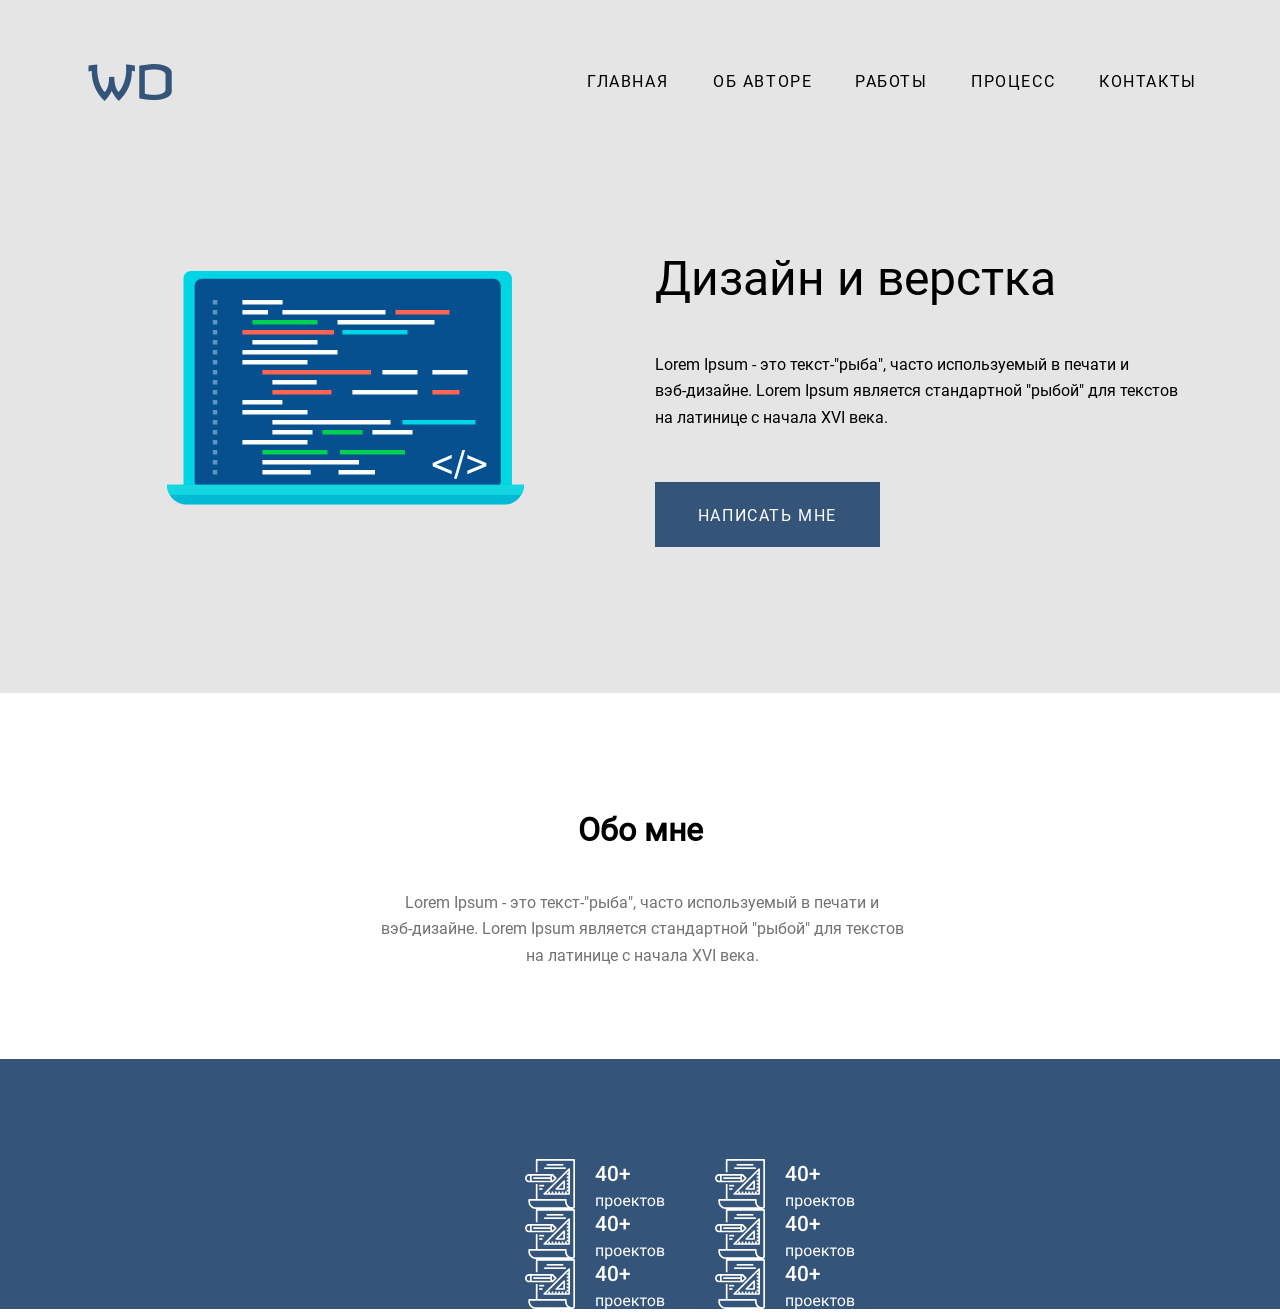
==== index.html @ f554d67a "Server init." ====
<!DOCTYPE html>
<html lang="en">
  <head>
    <meta charset="UTF-8" />
    <link rel="stylesheet" href="./style_4.css" />
    <title>Lesson_4</title>
  </head>
  <body>
    <!-- first-screen -->
    <section class="first-screen">
      <header>
        <div class="logo"><span>WD</span></div>
        <nav>
          <ul>
            <li class="nav-item-1">
              <a href="#first-screen"><span>ГЛАВНАЯ</span></a>
            </li>
            <li class="nav-item-2">
              <a href="#about-me"><span>ОБ АВТОРЕ</span></a>
            </li>
            <li class="nav-item-3">
              <a href="#"><span>РАБОТЫ</span></a>
            </li>
            <li class="nav-item-4">
              <a href="#"><span>ПРОЦЕСС</span></a>
            </li>
            <li class="nav-item-5">
              <a href="#"><span>КОНТАКТЫ</span></a>
            </li>
          </ul>
        </nav>
      </header>
      <div class="first-screen-image">
        <img src="./src/img/Frame.svg" alt="Frame.svg" width="357" height="233.7" />
      </div>
      <div class="first-screen-content">
        <div class="first-screen-title">
          <p>Дизайн и верстка</p>
        </div>
        <div class="first-screen-text">
          <pre>
Lorem Ipsum - это текст-"рыба", часто используемый в печати и
вэб-дизайне. Lorem Ipsum является cтандартной "рыбой" для текстов
на латинице с начала XVI века.
          </pre>
        </div>
        <a href="#first-screen" class="button"><span>НАПИСАТЬ МНЕ</span></a>
      </div>
    </section>
    <!-- about-me -->
    <section class="about-me">
      <div class="about-me-title">
        <h2>Обо мне</h2>
      </div>
      <div class="about-me-text">
        <pre>
 Lorem Ipsum - это текст-"рыба", часто используемый в печати и
 вэб-дизайне. Lorem Ipsum является cтандартной "рыбой" для текстов
 на латинице с начала XVI века.
        </pre>
      </div>
      <div class="numbers">
        <div class="numbers-item">
          <img src="./src/img/numbers__item.svg" alt="numbers-item.svg" />
        </div>
        <div class="numbers-item">
          <img src="./src/img/numbers__item.svg" alt="numbers-item.svg" />
        </div>
        <div class="numbers-item">
          <img src="./src/img/numbers__item.svg" alt="numbers-item.svg" />
        </div>
        <div class="numbers-item">
          <img src="./src/img/numbers__item.svg" alt="numbers-item.svg" />
        </div>
        <div class="numbers-item">
          <img src="./src/img/numbers__item.svg" alt="numbers-item.svg" />
        </div>
        <div class="numbers-item">
          <img src="./src/img/numbers__item.svg" alt="numbers-item.svg" />
        </div>
      </div>
    </section>
    <!-- skills -->
    <section class="skills"></section>
    <!-- video -->
    <section class="video"></section>
    <!-- projects -->
    <section class="projects"></section>
    <!-- form -->
    <section class="last-screen"></section>
  </body>
</html>
---- style_4.css ----
* {
  margin: 0;
  box-sizing: border-box;
}

@font-face {
  font-family: "Revalia-Regular";
  src: url(./src/fonts/Revalia-Regular.ttf);
}

@font-face {
  font-family: "Roboto-Regular";
  src: url(./src/fonts/Roboto-Regular.ttf);
}

section {
  margin: 0 auto;
  max-width: 1920px;
  height: auto;
}

.first-screen {
  height: 693px;
  padding-top: 47px;
  background: #e5e5e5;
}

header {
  margin-left: auto;
  margin-right: auto;
  max-width: 1116px;
  min-height: 193px;
  clear: both;
}

.logo {
  width: 96px;
  height: 60px;
  color: #34547a;
  float: left;
  font-family: "Revalia-Regular";
  font-size: 48px;
  font-weight: 400;
  font-style: normal;
  line-height: 48px;
  text-align: center;
}

nav {
  max-width: 622px;
  float: right;
  padding-top: 22px;
}

.nav-item-1 {
  width: 84px;
  height: 12px;
}

.nav-item-2 {
  width: 100px;
  height: 16px;
}

.nav-item-3 {
  width: 74px;
  height: 16px;
}

.nav-item-4 {
  width: 86px;
  height: 16px;
}

.nav-item-5 {
  width: 99px;
  height: 16px;
  margin-right: 0;
}

nav ul {
  list-style-type: none;
  padding-left: 0;
  float: left;
}

nav ul li {
  float: left;
  margin-right: 42px;
  margin-bottom: 42px;
}

nav ul li a {
  outline: none;
  color: #000000;
  font-family: "Roboto-Regular";
  font-size: 16px;
  font-weight: 400;
  font-style: normal;
  line-height: 26.25px;
  letter-spacing: 1.6px;
  text-decoration: none;
}

.first-screen-image {
  width: 50%;
  padding-top: 31px;
  padding-right: 116px;
  float: left;
}

.first-screen-image img {
  width: auto;
  float: right;
}

.first-screen-content {
  width: auto;
  padding-left: 15px;
  float: left;
}

.first-screen-title {
  width: 541px;
  height: 45px;
  margin-bottom: 60px;
  font-family: "Roboto-Regular";
  font-size: 48px;
  font-weight: 500;
  font-style: normal;
  line-height: 78.75px;
}

.first-screen-text {
  width: 540px;
  height: 67px;
  margin-bottom: 70px;
}

.first-screen-text pre {
  padding-top: 7px;
  font-family: "Roboto-Regular";
  font-size: 16px;
  font-weight: 400;
  font-style: normal;
  line-height: 26.25px;
}

.button {
  width: 225px;
  height: 65px;
  background-color: #34547a;
  border: none;
  color: white;
  padding: 21px 32px;
  text-align: center;
  text-decoration: none;
  display: inline-block;
  cursor: pointer;
}

.button span {
  font-family: "Roboto-Regular";
  font-size: 16px;
  font-weight: 400;
  font-style: normal;
  letter-spacing: 1.6px;
  line-height: 26.25px;
}

.about-me {
  height: 616px;
  background-color: #ffffff;
  padding-top: 119px;
}

.about-me-title {
  max-width: 403px;
  height: 27px;
  margin: 0 auto;
  margin-bottom: 50px;
}

.about-me-title h2 {
  text-align: center;
  font-family: "Roboto-Regular";
  font-weight: 500px;
  font-style: normal;
  font-size: 32px;
  line-height: 37.5px;
}

.about-me-text {
  max-width: 540px;
  height: 70px;
  padding-top: 1px;
  margin: 0 auto;
  margin-bottom: 100px;
}

.about-me-text pre {
  color: #727272;
  font-family: "Roboto-Regular";
  text-align: center;
  font-weight: 400;
  font-style: normal;
  font-size: 16px;
  line-height: 26.25px;
}

.numbers {
  min-height: 250px;
  background-color: #34547a;
  padding: 100px 375px 100px 405px;
  clear: both;
}

.numbers-item {
  width: 141px;
  height: 50px;
  margin-right: 49px;
  float: right;
}
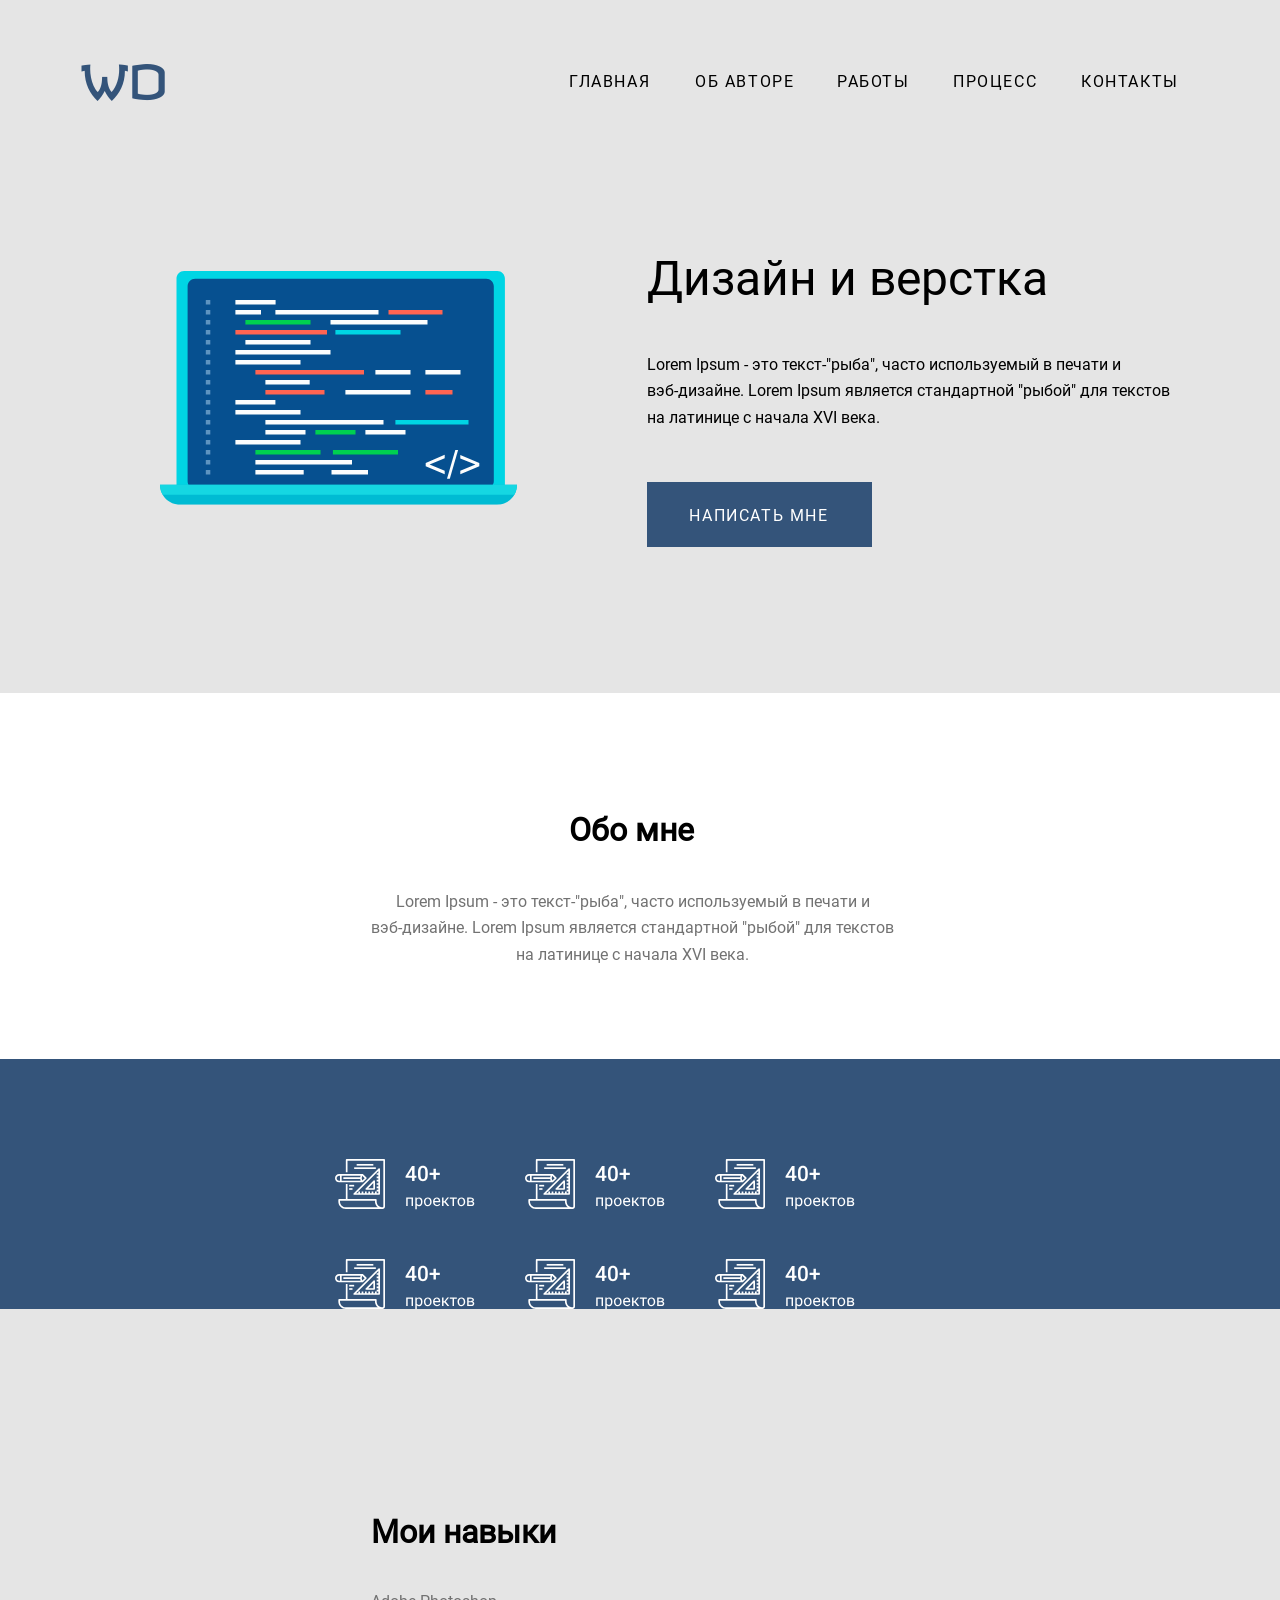
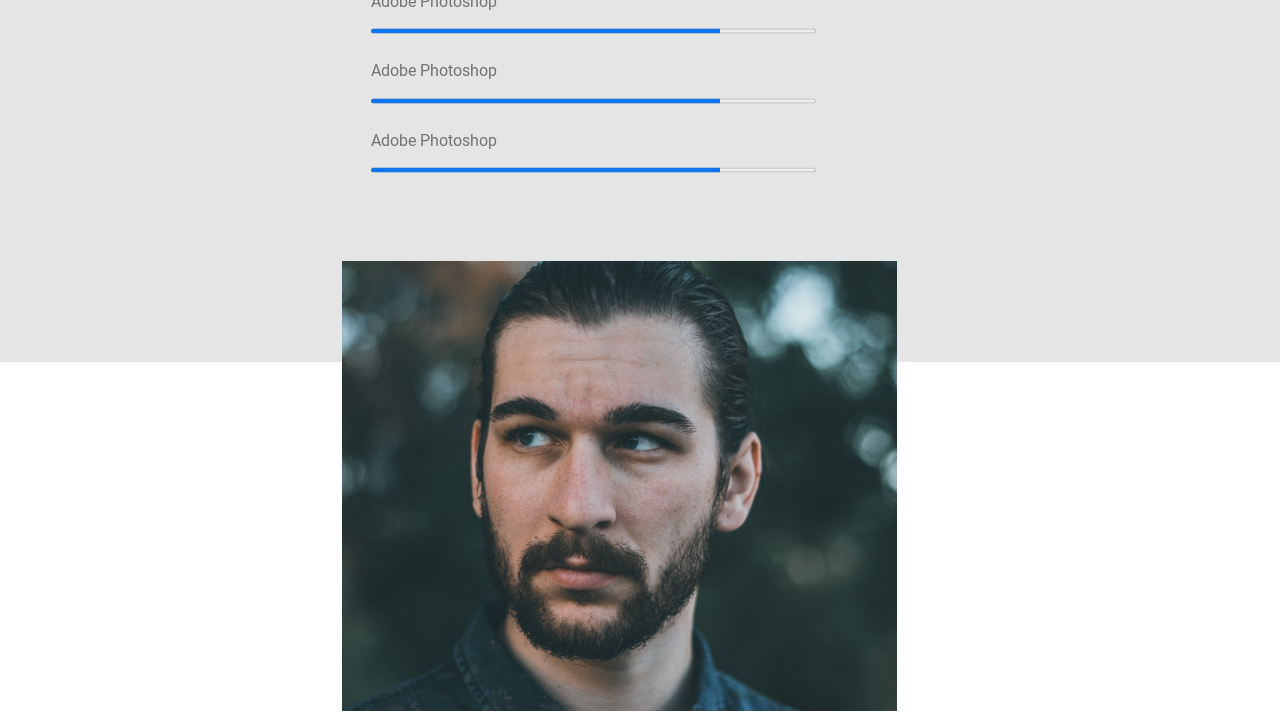
==== commit f93e2caa: "SERVER: fix deploy_2" ====
--- a/index.html
+++ b/index.html
@@ -30,10 +30,11 @@
           </ul>
         </nav>
       </header>
-      <div class="first-screen-image">
-        <img src="./src/img/Frame.svg" alt="Frame.svg" width="357" height="233.7" />
-      </div>
+
       <div class="first-screen-content">
+        <div class="first-screen-image">
+          <img src="./src/img/Frame.svg" alt="Frame.svg" width="357" height="233.7" />
+        </div>
         <div class="first-screen-title">
           <p>Дизайн и верстка</p>
         </div>
@@ -60,28 +61,56 @@
         </pre>
       </div>
       <div class="numbers">
-        <div class="numbers-item">
-          <img src="./src/img/numbers__item.svg" alt="numbers-item.svg" />
+        <div class="numbers-array">
+          <div class="numbers-left-block">
+            <div class="numbers-item">
+              <img src="./src/img/numbers__item.svg" alt="numbers-item.svg" />
+            </div>
+            <div class="numbers-item">
+              <img src="./src/img/numbers__item.svg" alt="numbers-item.svg" />
+            </div>
+            <div class="numbers-item">
+              <img src="./src/img/numbers__item.svg" alt="numbers-item.svg" />
+            </div>
+          </div>
+          <div class="numbers-right-block">
+            <div class="numbers-item">
+              <img src="./src/img/numbers__item.svg" alt="numbers-item.svg" />
+            </div>
+            <div class="numbers-item">
+              <img src="./src/img/numbers__item.svg" alt="numbers-item.svg" />
+            </div>
+            <div class="numbers-item">
+              <img src="./src/img/numbers__item.svg" alt="numbers-item.svg" />
+            </div>
+          </div>
         </div>
-        <div class="numbers-item">
-          <img src="./src/img/numbers__item.svg" alt="numbers-item.svg" />
-        </div>
-        <div class="numbers-item">
-          <img src="./src/img/numbers__item.svg" alt="numbers-item.svg" />
-        </div>
-        <div class="numbers-item">
-          <img src="./src/img/numbers__item.svg" alt="numbers-item.svg" />
-        </div>
-        <div class="numbers-item">
-          <img src="./src/img/numbers__item.svg" alt="numbers-item.svg" />
-        </div>
-        <div class="numbers-item">
-          <img src="./src/img/numbers__item.svg" alt="numbers-item.svg" />
+      </div>
+      <div class="skills">
+        <div class="skills-content">
+          <div class="skills-content-description">
+            <div class="skills-content-title">
+              <h2>Мои навыки</h2>
+            </div>
+            <div class="status-bar">
+              <label for="bar"><p>Adobe Photoshop</p></label>
+              <progress id="bar" value="0.785">78.5%</progress>
+            </div>
+            <div class="status-bar">
+              <label for="bar"><p>Adobe Photoshop</p></label>
+              <progress id="bar" value="0.785">78.5%</progress>
+            </div>
+            <div class="status-bar">
+              <label for="bar"><p>Adobe Photoshop</p></label>
+              <progress id="bar" value="0.785">78.5%</progress>
+            </div>
+          </div>
+          <div class="skills-content-foto">
+            <img src="./src/img/skills-content-foto.svg" alt="skills-content-foto.svg" width="555" height="450" />
+          </div>
         </div>
       </div>
     </section>
-    <!-- skills -->
-    <section class="skills"></section>
     <!-- video -->
     <section class="video"></section>
     <!-- projects -->
--- a/style_4.css
+++ b/style_4.css
@@ -13,14 +13,19 @@
   src: url(./src/fonts/Roboto-Regular.ttf);
 }
 
+body {
+  margin: 0 auto;
+}
+
 section {
   margin: 0 auto;
   max-width: 1920px;
+  min-width: 640px;
   height: auto;
 }
 
 .first-screen {
-  height: 693px;
+  min-height: 693px;
   padding-top: 47px;
   background: #e5e5e5;
 }
@@ -28,7 +33,7 @@
 header {
   margin-left: auto;
   margin-right: auto;
-  max-width: 1116px;
+  max-width: 1130px;
   min-height: 193px;
   clear: both;
 }
@@ -36,6 +41,7 @@
 .logo {
   width: 96px;
   height: 60px;
+  margin-right: 398px;
   color: #34547a;
   float: left;
   font-family: "Revalia-Regular";
@@ -48,7 +54,7 @@
 
 nav {
   max-width: 622px;
-  float: right;
+  float: left;
   padding-top: 22px;
 }
 
@@ -102,10 +108,17 @@
   text-decoration: none;
 }
 
+.first-screen-content {
+  margin-left: auto;
+  margin-right: auto;
+  max-width: 1130px;
+}
+
 .first-screen-image {
-  width: 50%;
+  width: auto;
   padding-top: 31px;
-  padding-right: 116px;
+  padding-left: 85px;
+  margin-right: 130px;
   float: left;
 }
 
@@ -114,16 +127,11 @@
   float: right;
 }
 
-.first-screen-content {
-  width: auto;
-  padding-left: 15px;
-  float: left;
-}
-
 .first-screen-title {
-  width: 541px;
+  width: 558px;
   height: 45px;
   margin-bottom: 60px;
+  float: left;
   font-family: "Roboto-Regular";
   font-size: 48px;
   font-weight: 500;
@@ -132,9 +140,10 @@
 }
 
 .first-screen-text {
-  width: 540px;
+  width: 558px;
   height: 67px;
   margin-bottom: 70px;
+  float: left;
 }
 
 .first-screen-text pre {
@@ -168,8 +177,10 @@
   line-height: 26.25px;
 }
 
+/*                                              <section class="about-me"> */
+
 .about-me {
-  height: 616px;
+  min-height: 616px;
   background-color: #ffffff;
   padding-top: 119px;
 }
@@ -179,9 +190,11 @@
   height: 27px;
   margin: 0 auto;
   margin-bottom: 50px;
+  padding-left: 130px;
 }
 
 .about-me-title h2 {
+  float: left;
   text-align: center;
   font-family: "Roboto-Regular";
   font-weight: 500px;
@@ -191,15 +204,16 @@
 }
 
 .about-me-text {
-  max-width: 540px;
+  max-width: 600px;
   height: 70px;
-  padding-top: 1px;
   margin: 0 auto;
   margin-bottom: 100px;
+  padding-left: 27px;
 }
 
 .about-me-text pre {
   color: #727272;
+  float: left;
   font-family: "Roboto-Regular";
   text-align: center;
   font-weight: 400;
@@ -209,10 +223,32 @@
 }
 
 .numbers {
+  margin: 0 auto;
+  max-width: 1920px;
   min-height: 250px;
   background-color: #34547a;
-  padding: 100px 375px 100px 405px;
+  padding: 100px 375px 100px 360px;
   clear: both;
+}
+
+.numbers-array {
+  margin: 0 auto;
+  height: 50px;
+  padding-left: 30px;
+  clear: both;
+}
+
+.numbers-left-block {
+  width: 570px;
+  height: 50px;
+  margin-bottom: 50px;
+  float: right;
+}
+
+.numbers-right-block {
+  width: 570px;
+  height: 50px;
+  float: right;
 }
 
 .numbers-item {
@@ -221,3 +257,66 @@
   margin-right: 49px;
   float: right;
 }
+
+.skills {
+  margin: 0 auto;
+  padding: 102px 383px 0px 360px;
+  max-width: 1920px;
+  min-height: 653px;
+  background-color: #e5e5e5;
+}
+
+.skills-content {
+  margin: 0 auto;
+  height: 450px;
+  padding-left: 11px;
+  clear: both;
+}
+
+.skills-content-description {
+  width: 555px;
+  height: 450px;
+  padding-top: 103px;
+  float: left;
+}
+
+.skills-content-title {
+  width: 403px;
+  height: 40px;
+  margin-bottom: 35px;
+}
+
+.skills-content-title h2 {
+  font-family: "Roboto-Regular";
+  font-weight: 500px;
+  font-style: normal;
+  font-size: 32px;
+  line-height: 37.5px;
+}
+
+.status-bar {
+  margin-bottom: 25px;
+}
+
+label p {
+  color: #727272;
+  font-family: "Roboto-Regular";
+  font-weight: 400px;
+  font-style: normal;
+  font-size: 16px;
+  line-height: 26.25px;
+}
+
+#bar {
+  width: 445px;
+  height: 10px;
+  margin-bottom: -4px;
+  background-image: #052950;
+  cursor: pointer;
+}
+
+.skills-content-foto {
+  width: 555px;
+  height: 450px;
+  float: right;
+}
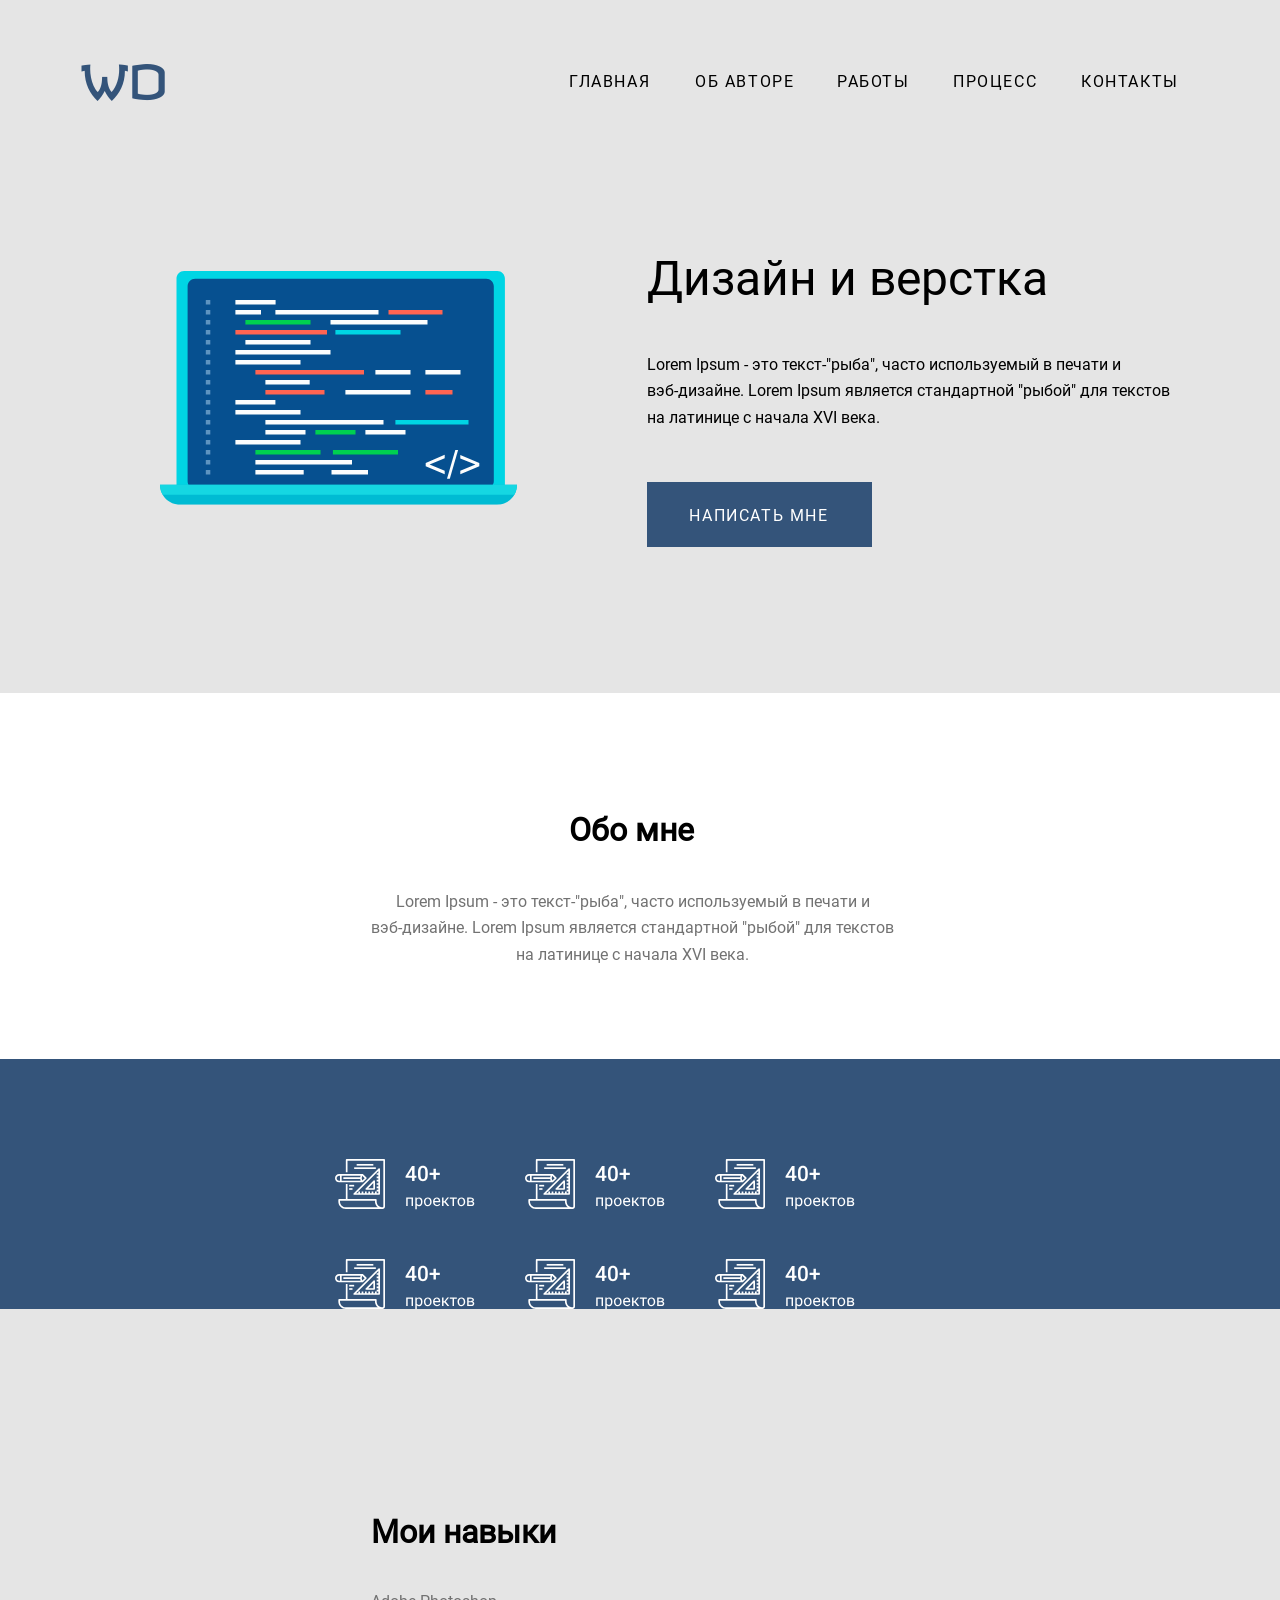
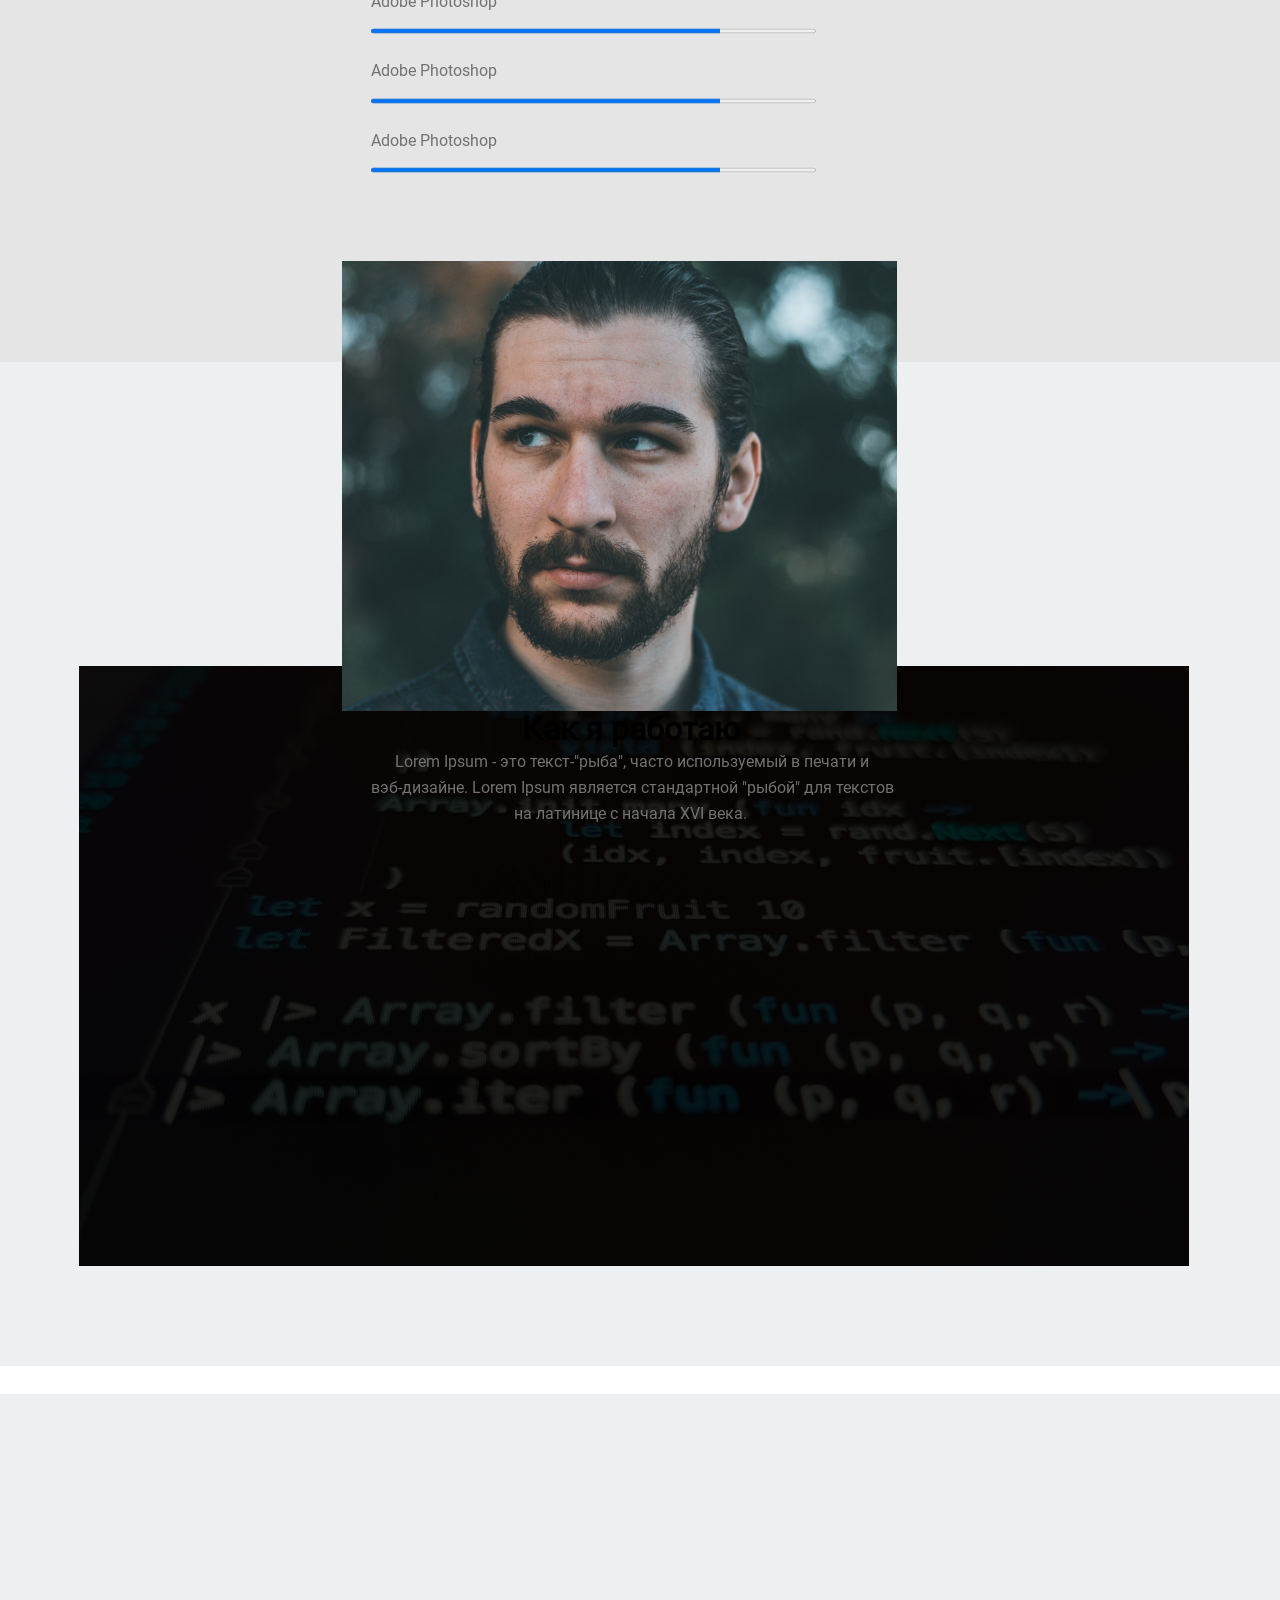
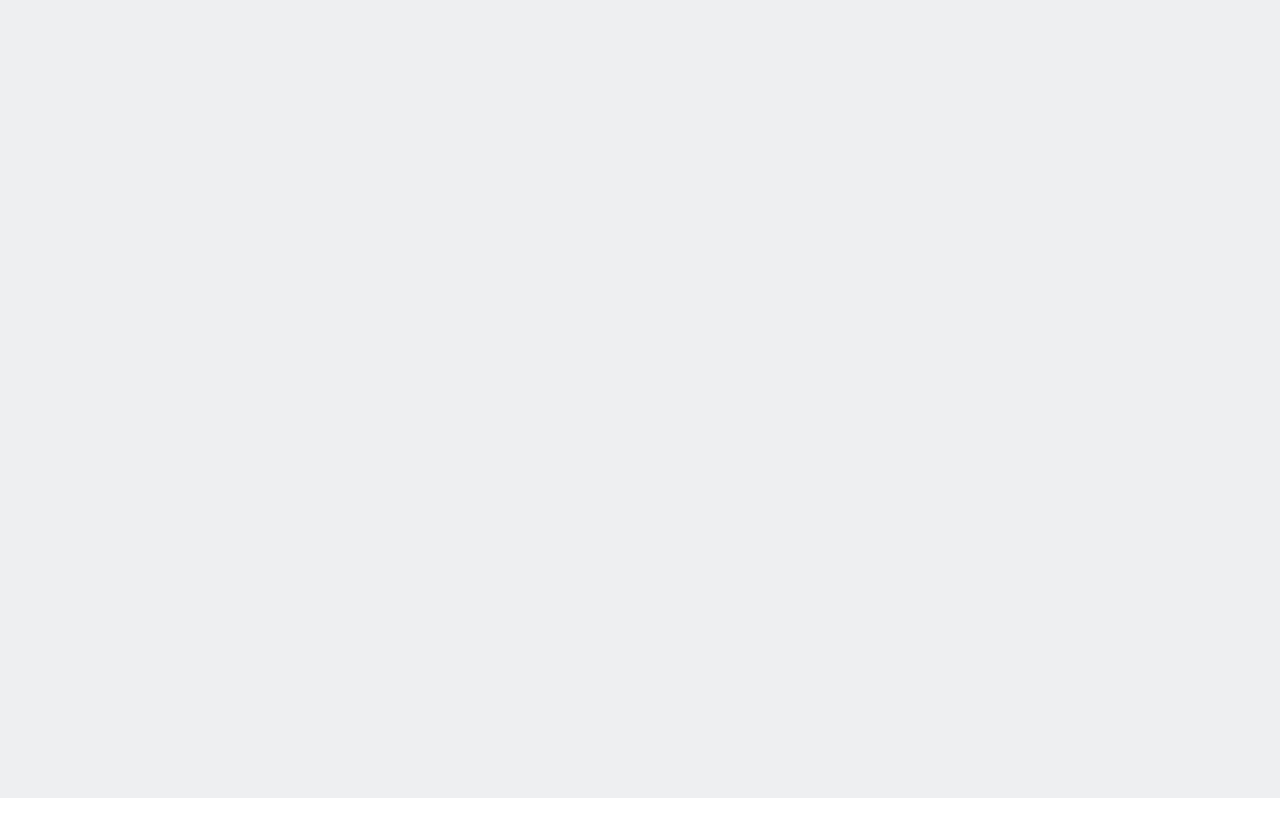
==== commit 61a9ce6f: "SERVER: deploy_3 new section" ====
--- a/index.html
+++ b/index.html
@@ -110,6 +110,19 @@
           </div>
         </div>
       </div>
+      <div class="video">
+        <div class="video-title">
+          <h2>Как я работаю</h2>
+        </div>
+        <div class="video-text">
+          <pre>
+Lorem Ipsum - это текст-"рыба", часто используемый в печати и
+вэб-дизайне. Lorem Ipsum является cтандартной "рыбой" для текстов
+на латинице с начала XVI века. 
+          </pre>
+        </div>
+        <div class="video-content"></div>
+      </div>
     </section>
     <!-- video -->
     <section class="video"></section>
--- a/style_4.css
+++ b/style_4.css
@@ -320,3 +320,56 @@
   height: 450px;
   float: right;
 }
+
+.video {
+  max-width: 1920px;
+  min-height: 1004px;
+  margin-bottom: 28px;
+  padding-top: 101px;
+  padding-right: 13px;
+  background-color: #eeeff1;
+}
+
+.video-title {
+  max-width: 403px;
+  height: 27px;
+  margin: 0 auto;
+  margin-bottom: 50px;
+  padding-left: 90px;
+}
+
+.video-title h2 {
+  float: left;
+  text-align: center;
+  font-family: "Roboto-Regular";
+  font-weight: 500px;
+  font-style: normal;
+  font-size: 32px;
+  line-height: 37.5px;
+}
+
+.video-text {
+  max-width: 600px;
+  height: 26px;
+  margin: 0 auto;
+  margin-bottom: 100px;
+  padding-left: 37px;
+}
+
+.video-text pre {
+  color: #727272;
+  float: left;
+  font-family: "Roboto-Regular";
+  text-align: center;
+  font-weight: 400;
+  font-style: normal;
+  font-size: 16px;
+  line-height: 26.25px;
+}
+
+.video-content {
+  margin: 0 auto;
+  width: 1110px;
+  height: 600px;
+  background: linear-gradient(0deg, rgba(0, 0, 0, 0.65), rgba(0, 0, 0, 0.65)), url(./src/img/video-cover.svg);
+}
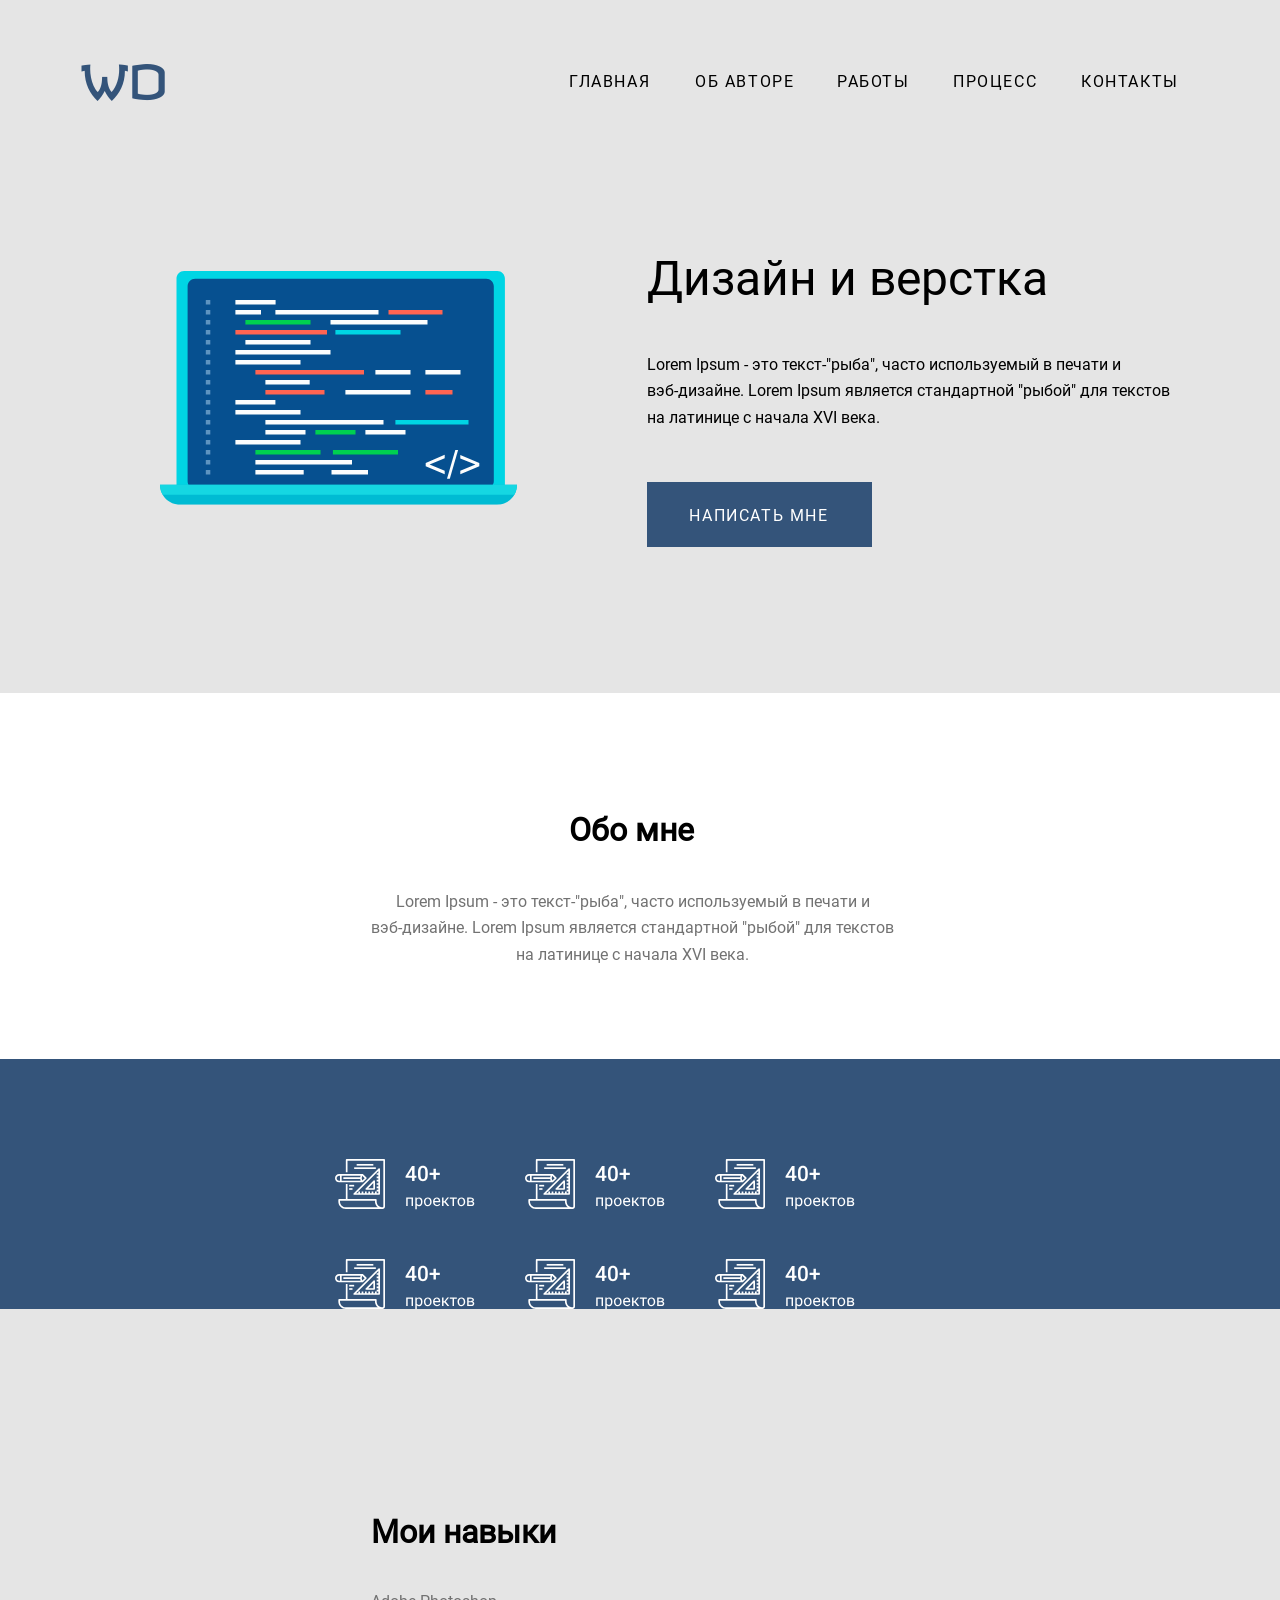
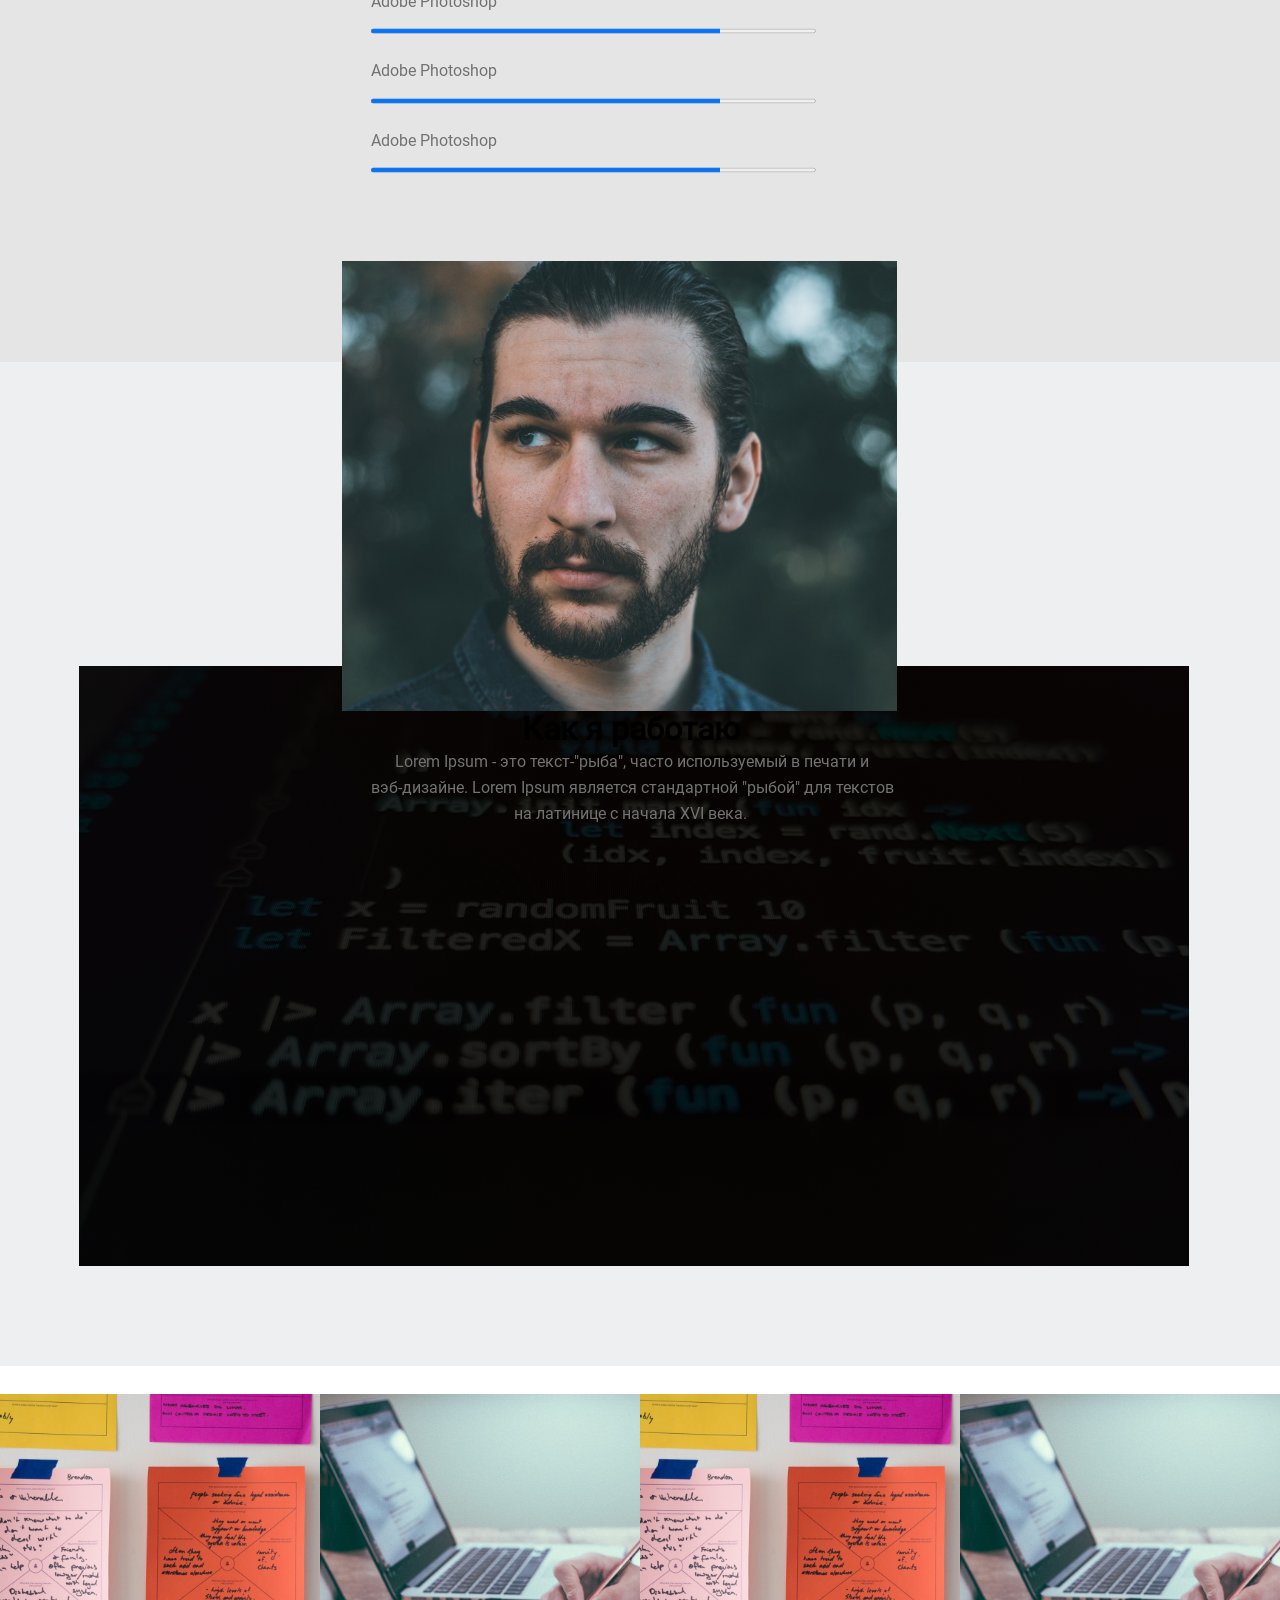
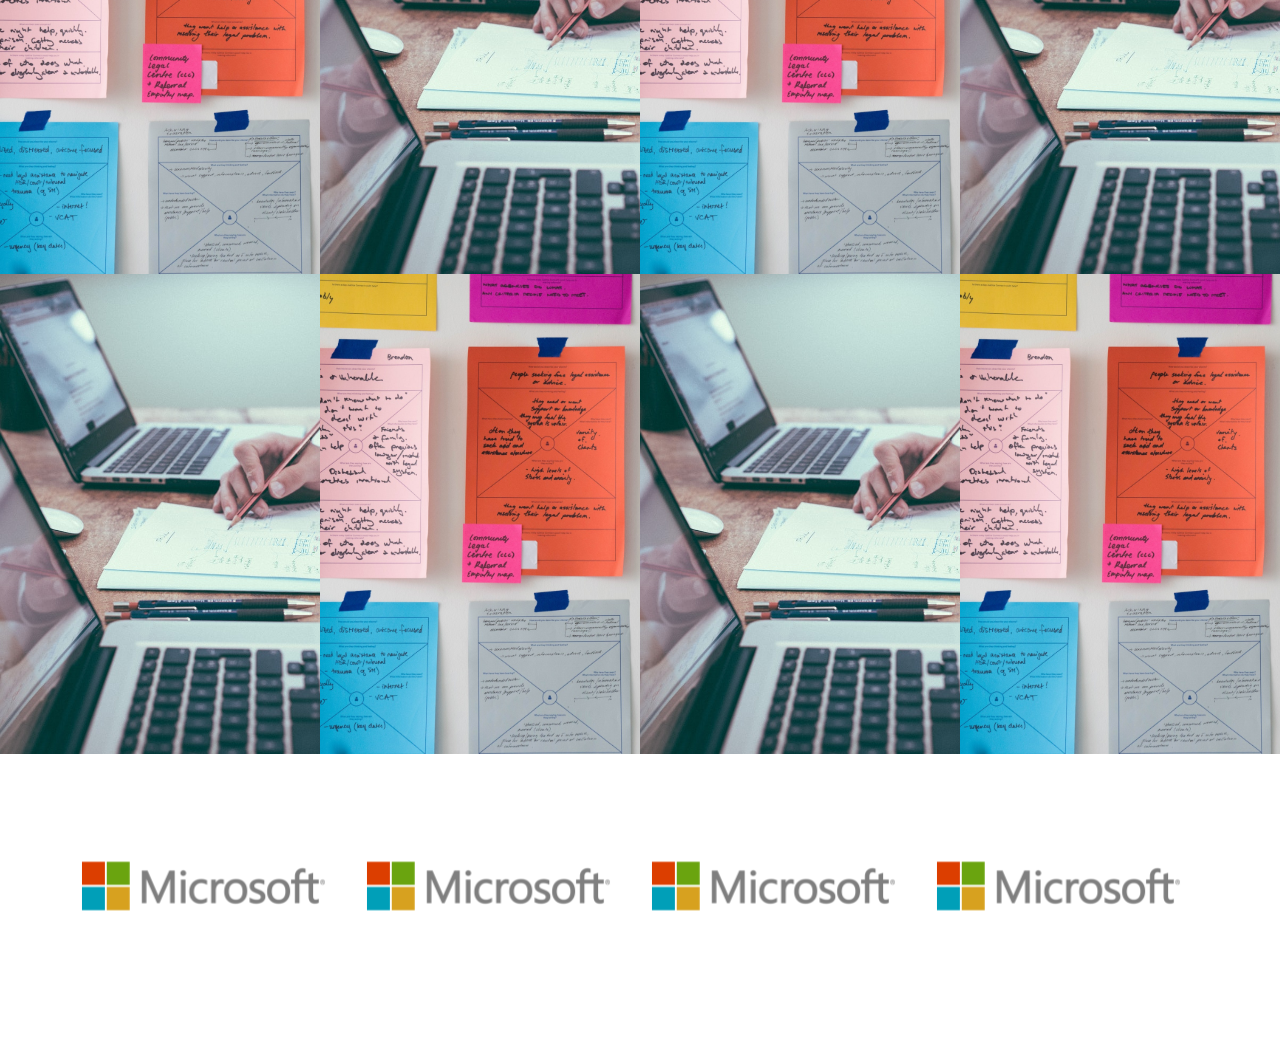
==== commit 581749a9: "SERVER: deploy_4 new section" ====
--- a/index.html
+++ b/index.html
@@ -124,11 +124,67 @@
         <div class="video-content"></div>
       </div>
     </section>
-    <!-- video -->
-    <section class="video"></section>
     <!-- projects -->
-    <section class="projects"></section>
+    <section class="projects">
+      <div class="projects-array">
+        <div class="projects-array-item">
+          <img src="./src/img/projects-item-2.svg" alt="item-2" width="480" height="480" />
+        </div>
+        <div class="projects-array-item-2">
+          <img src="./src/img/projects-item-1.svg" alt="item-2" width="480" height="480" />
+        </div>
+        <div class="projects-array-item">
+          <img src="./src/img/projects-item-2.svg" alt="item-2" width="480" height="480" />
+        </div>
+        <div class="projects-array-item-2">
+          <img src="./src/img/projects-item-1.svg" alt="item-2" width="480" height="480" />
+        </div>
+        <div class="projects-array-item-2">
+          <img src="./src/img/projects-item-1.svg" alt="item-2" width="480" height="480" />
+        </div>
+        <div class="projects-array-item">
+          <img src="./src/img/projects-item-2.svg" alt="item-2" width="480" height="480" />
+        </div>
+        <div class="projects-array-item-2">
+          <img src="./src/img/projects-item-1.svg" alt="item-2" width="480" height="480" />
+        </div>
+        <div class="projects-array-item">
+          <img src="./src/img/projects-item-2.svg" alt="item-2" width="480" height="480" />
+        </div>
+      </div>
+    </section>
+    <!-- clients -->
+    <section class="clients">
+      <div class="clients-array">
+        <div class="clients-item">
+          <img src="./src/img/client-logo.svg" alt="logo" width="255" height="120" />
+        </div>
+        <div class="clients-item">
+          <img src="./src/img/client-logo.svg" alt="logo" width="255" height="120" />
+        </div>
+        <div class="clients-item">
+          <img src="./src/img/client-logo.svg" alt="logo" width="255" height="120" />
+        </div>
+        <div class="clients-item">
+          <img src="./src/img/client-logo.svg" alt="logo" width="255" height="120" />
+        </div>
+      </div>
+    </section>
+
     <!-- form -->
     <section class="last-screen"></section>
   </body>
 </html>
+
+<!-- <div class="projects-array-item">
+  <img src="./src/img/projects-item-2.svg" alt="projects-item-2" width="479" height="479" />
+  <img src="./src/img/projects-item-1.svg" alt="projects-item-1" width="479" height="479" />
+</div>
+<div class="projects-array-item">
+  <img src="./src/img/projects-item-2.svg" alt="projects-item-2" width="480" height="480" />
+  <img src="./src/img/projects-item-1.svg" alt="projects-item-1" width="480" height="480" />
+</div>
+<div class="projects-array-item">
+  <img src="./src/img/projects-item-2.svg" alt="projects-item-2" width="480" height="480" />
+  <img src="./src/img/projects-item-1.svg" alt="projects-item-1" width="480" height="480" />
+</div> -->
--- a/style_4.css
+++ b/style_4.css
@@ -22,6 +22,7 @@
   max-width: 1920px;
   min-width: 640px;
   height: auto;
+  overflow: hidden;
 }
 
 .first-screen {
@@ -324,7 +325,6 @@
 .video {
   max-width: 1920px;
   min-height: 1004px;
-  margin-bottom: 28px;
   padding-top: 101px;
   padding-right: 13px;
   background-color: #eeeff1;
@@ -373,3 +373,51 @@
   height: 600px;
   background: linear-gradient(0deg, rgba(0, 0, 0, 0.65), rgba(0, 0, 0, 0.65)), url(./src/img/video-cover.svg);
 }
+
+/*                                              <section class="projects"> */
+
+.projects {
+  padding-top: 28px;
+}
+
+.projects-array {
+  padding-bottom: 72px;
+  clear: both;
+}
+
+.projects-array-item {
+  width: 25%;
+  height: 480px;
+  /* background-image: url(./src/img/projects-item-2.svg); */
+  overflow: hidden;
+  float: right;
+}
+
+.projects-array-item-2 {
+  width: 25%;
+  height: 480px;
+  /* background: url(./src/img/projects-item-1.svg); */
+  overflow: hidden;
+  float: right;
+}
+
+/*                                              <section class="clientsts"> */
+
+.clients {
+  min-height: 292px;
+  padding-top: 72px;
+}
+.clients-array {
+  margin: 0 auto;
+  max-width: 1152px;
+  min-height: 120px;
+  padding-left: 12px;
+  clear: both;
+}
+
+.clients-item {
+  width: 255px;
+  height: 120px;
+  margin-right: 30px;
+  float: left;
+}
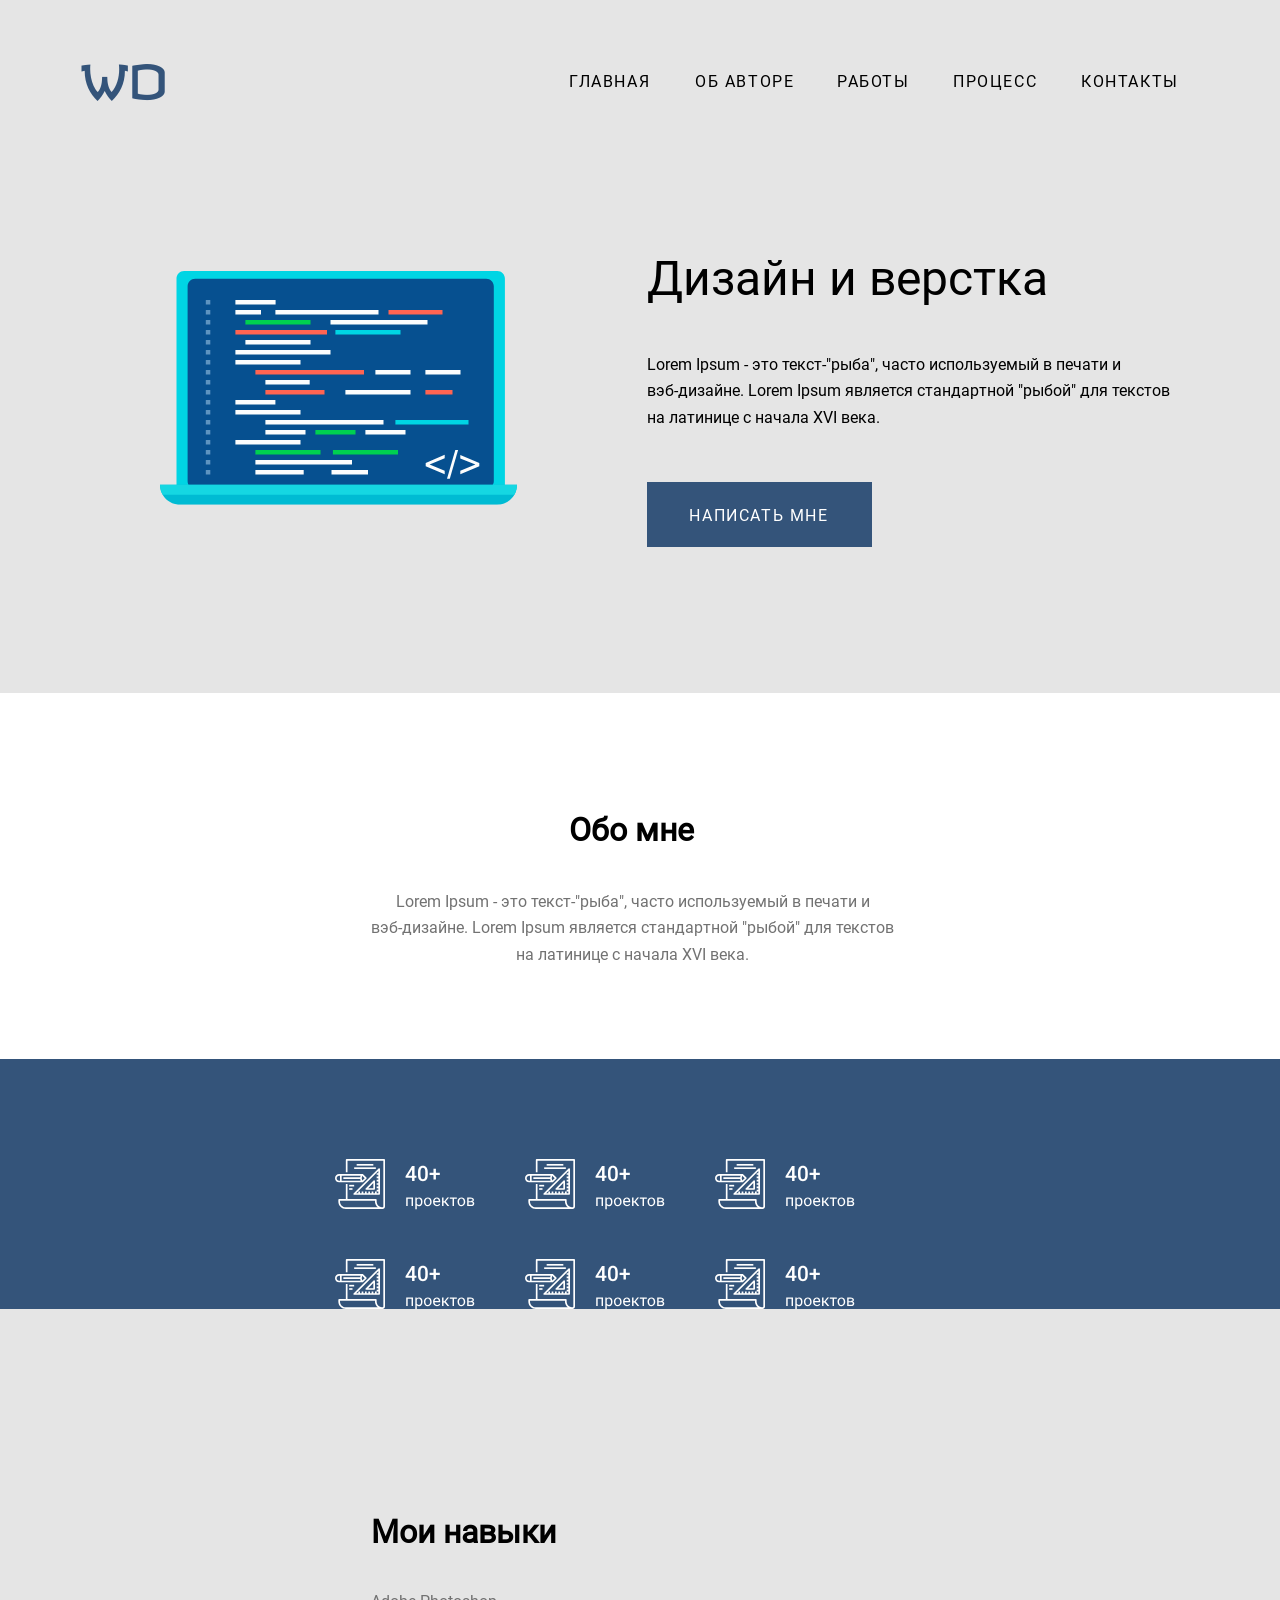
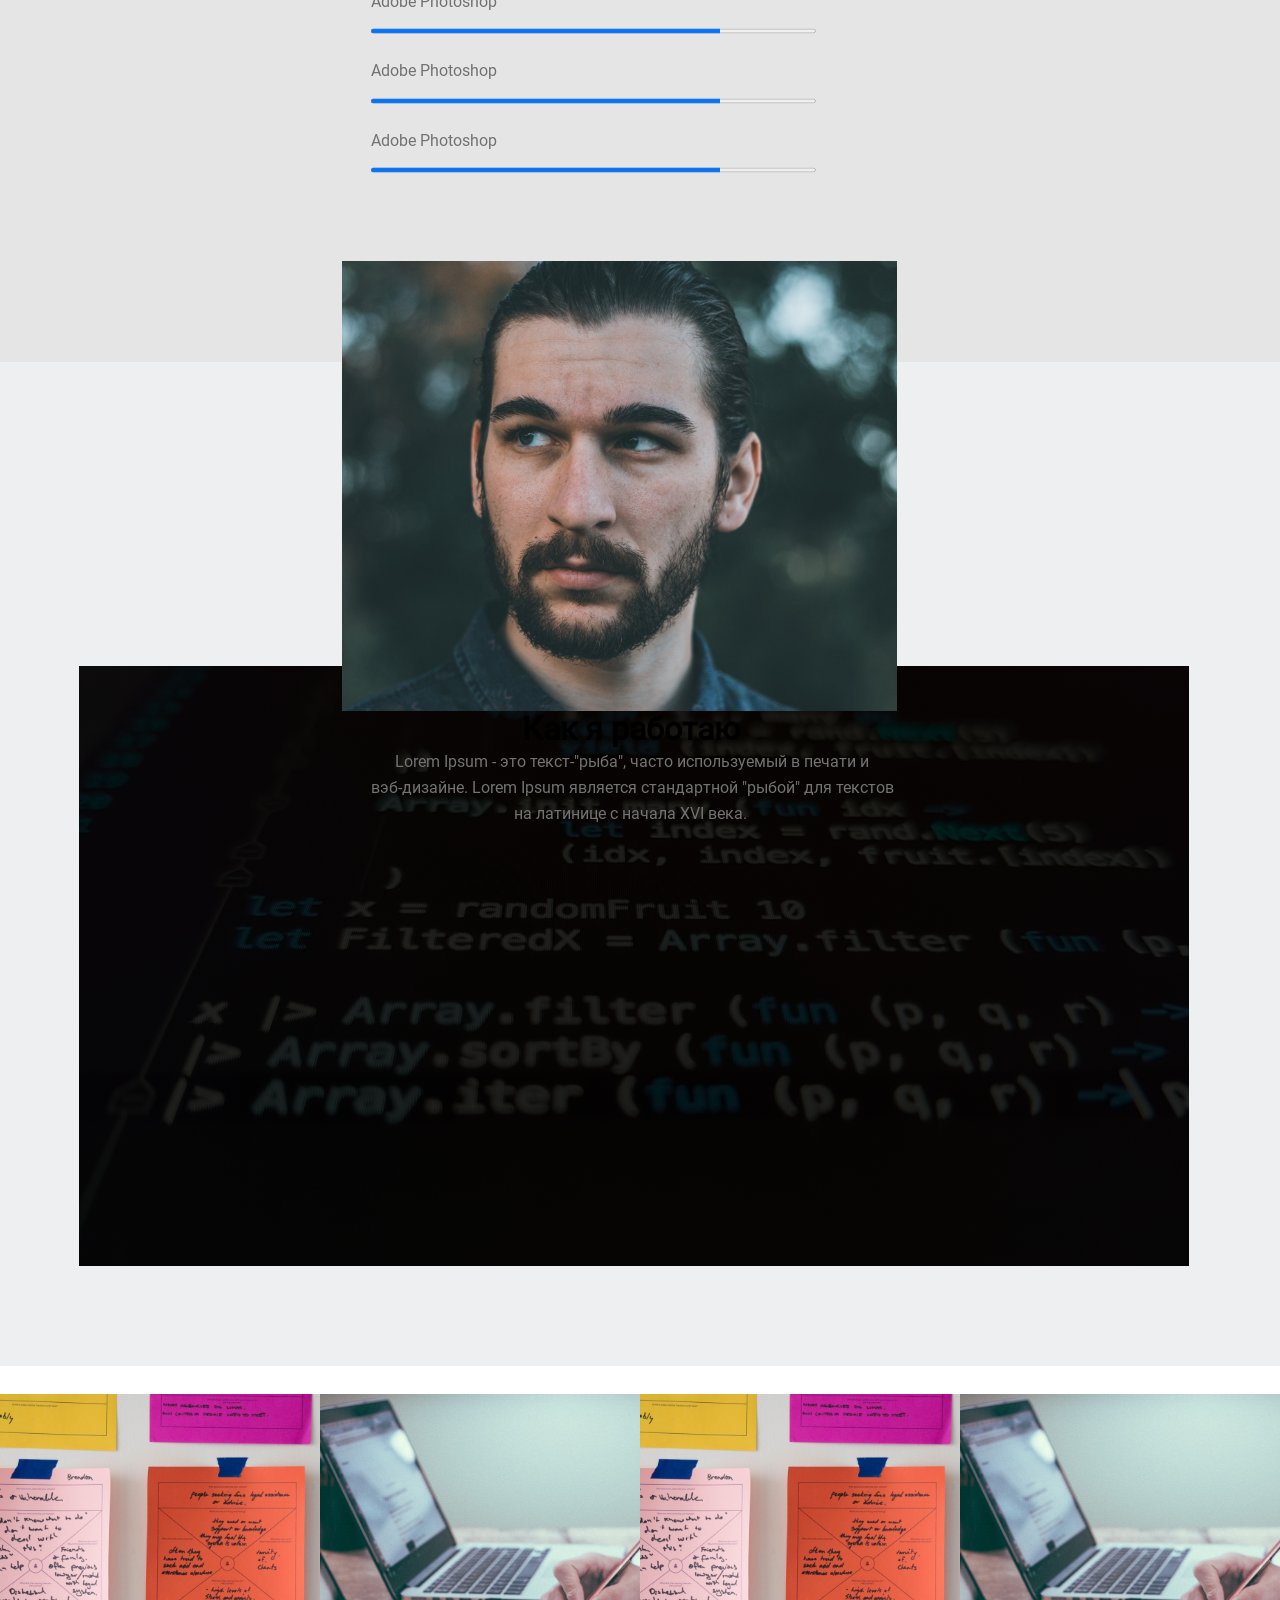
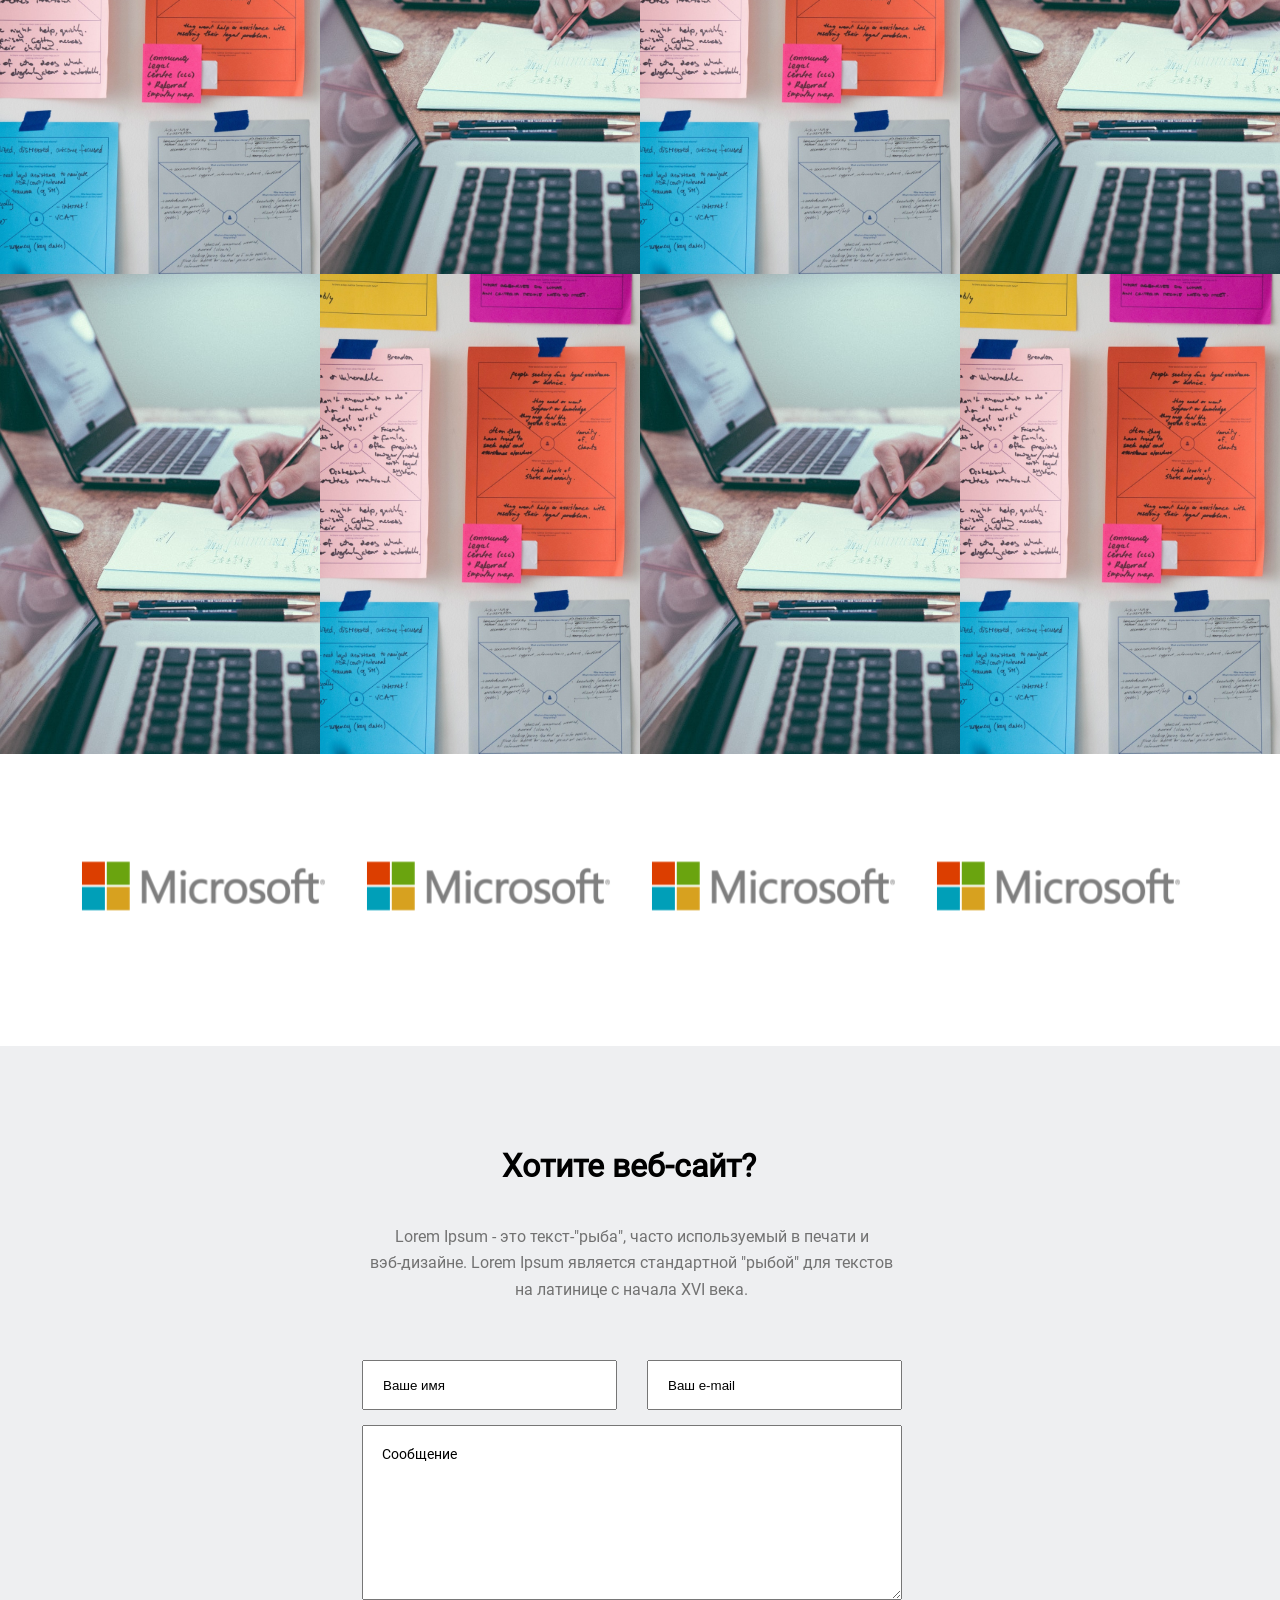
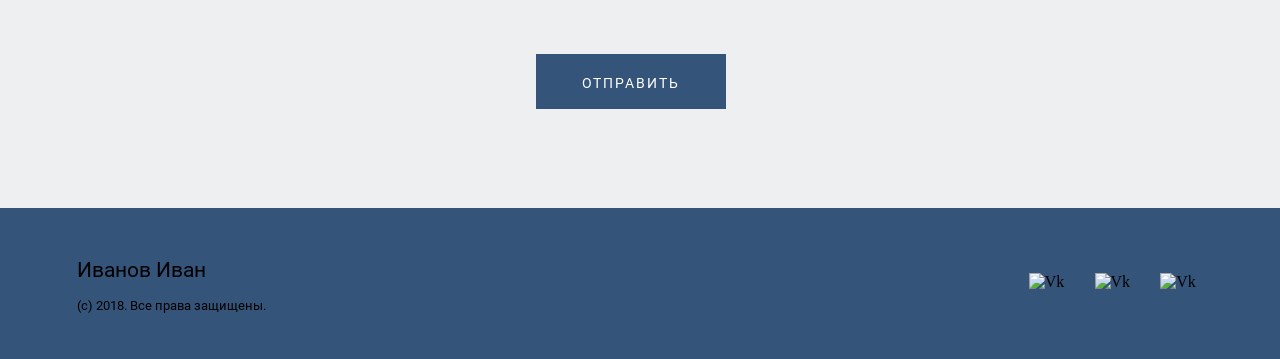
==== commit ae0076ac: "SERVER: deploy_5 add footer and internal links" ====
--- a/index.html
+++ b/index.html
@@ -1,36 +1,35 @@
 <!DOCTYPE html>
 <html lang="en">
   <head>
-    <meta charset="UTF-8" />
+    <meta http-equiv="Content-Type" content="text/html; charset=utf-8" />
     <link rel="stylesheet" href="./style_4.css" />
     <title>Lesson_4</title>
   </head>
   <body>
     <!-- first-screen -->
-    <section class="first-screen">
+    <section class="first-screen" name="top">
       <header>
         <div class="logo"><span>WD</span></div>
         <nav>
           <ul>
             <li class="nav-item-1">
-              <a href="#first-screen"><span>ГЛАВНАЯ</span></a>
+              <a href="#top"><span>ГЛАВНАЯ</span></a>
             </li>
             <li class="nav-item-2">
               <a href="#about-me"><span>ОБ АВТОРЕ</span></a>
             </li>
             <li class="nav-item-3">
-              <a href="#"><span>РАБОТЫ</span></a>
+              <a href="#projects"><span>РАБОТЫ</span></a>
             </li>
             <li class="nav-item-4">
-              <a href="#"><span>ПРОЦЕСС</span></a>
+              <a href="#video"><span>ПРОЦЕСС</span></a>
             </li>
             <li class="nav-item-5">
-              <a href="#"><span>КОНТАКТЫ</span></a>
+              <a href="#bottom"><span>КОНТАКТЫ</span></a>
             </li>
           </ul>
         </nav>
       </header>
-
       <div class="first-screen-content">
         <div class="first-screen-image">
           <img src="./src/img/Frame.svg" alt="Frame.svg" width="357" height="233.7" />
@@ -45,11 +44,11 @@
 на латинице с начала XVI века.
           </pre>
         </div>
-        <a href="#first-screen" class="button"><span>НАПИСАТЬ МНЕ</span></a>
+        <a href="#bottom" class="button"><span>НАПИСАТЬ МНЕ</span></a>
       </div>
     </section>
     <!-- about-me -->
-    <section class="about-me">
+    <section id="about-me">
       <div class="about-me-title">
         <h2>Обо мне</h2>
       </div>
@@ -110,7 +109,7 @@
           </div>
         </div>
       </div>
-      <div class="video">
+      <div id="video">
         <div class="video-title">
           <h2>Как я работаю</h2>
         </div>
@@ -125,7 +124,7 @@
       </div>
     </section>
     <!-- projects -->
-    <section class="projects">
+    <section id="projects">
       <div class="projects-array">
         <div class="projects-array-item">
           <img src="./src/img/projects-item-2.svg" alt="item-2" width="480" height="480" />
@@ -171,20 +170,39 @@
       </div>
     </section>
 
-    <!-- form -->
-    <section class="last-screen"></section>
+    <!-- last-screen -->
+    <section class="last-screen">
+      <div class="last-screen-title">
+        <h2>Хотите веб-сайт?</h2>
+      </div>
+      <div class="last-screen-text">
+        <pre>
+ Lorem Ipsum - это текст-"рыба", часто используемый в печати и
+ вэб-дизайне. Lorem Ipsum является cтандартной "рыбой" для текстов
+ на латинице с начала XVI века.
+        </pre>
+      </div>
+      <form>
+        <input type="text" id="fname" name="fname" value="Ваше имя" />
+        <input type="text" id="fmail" name="lname" value="Ваш e-mail" />
+        <textarea id="fmsg">Сообщение</textarea>
+        <a href="#top" class="last-screen-button"><span>ОТПРАВИТЬ</span></a>
+      </form>
+      <footer id="bottom">
+        <div class="footer-content">
+          <div class="footer-name">
+            <h3>Иванов Иван</h3>
+          </div>
+          <div class="footer-text">
+            <p>(с) 2018. Все права защищены.</p>
+          </div>
+          <div class="footer-social-media">
+            <img src="./src/img/Vector.svg" alt="Vk" width="43.75" height="22.82" />
+            <img src="./src/img/Vector.svg" alt="Vk" width="43.75" height="22.82" />
+            <img src="./src/img/Vector.svg" alt="Vk" width="43.75" height="22.82" />
+          </div>
+        </div>
+      </footer>
+    </section>
   </body>
 </html>
-
-<!-- <div class="projects-array-item">
-  <img src="./src/img/projects-item-2.svg" alt="projects-item-2" width="479" height="479" />
-  <img src="./src/img/projects-item-1.svg" alt="projects-item-1" width="479" height="479" />
-</div>
-<div class="projects-array-item">
-  <img src="./src/img/projects-item-2.svg" alt="projects-item-2" width="480" height="480" />
-  <img src="./src/img/projects-item-1.svg" alt="projects-item-1" width="480" height="480" />
-</div>
-<div class="projects-array-item">
-  <img src="./src/img/projects-item-2.svg" alt="projects-item-2" width="480" height="480" />
-  <img src="./src/img/projects-item-1.svg" alt="projects-item-1" width="480" height="480" />
-</div> -->
--- a/style_4.css
+++ b/style_4.css
@@ -180,7 +180,7 @@
 
 /*                                              <section class="about-me"> */
 
-.about-me {
+#about-me {
   min-height: 616px;
   background-color: #ffffff;
   padding-top: 119px;
@@ -322,7 +322,7 @@
   float: right;
 }
 
-.video {
+#video {
   max-width: 1920px;
   min-height: 1004px;
   padding-top: 101px;
@@ -376,7 +376,7 @@
 
 /*                                              <section class="projects"> */
 
-.projects {
+#projects {
   padding-top: 28px;
 }
 
@@ -401,7 +401,7 @@
   float: right;
 }
 
-/*                                              <section class="clientsts"> */
+/*                                              <section class="clients"> */
 
 .clients {
   min-height: 292px;
@@ -421,3 +421,160 @@
   margin-right: 30px;
   float: left;
 }
+
+/*                                              <section class="last-screen"> */
+
+.last-screen {
+  min-height: 913px;
+  padding-top: 102px;
+  padding-bottom: 0px;
+  background-color: #eeeff1;
+}
+
+.last-screen-title {
+  max-width: 403px;
+  height: 27px;
+  margin: 0 auto;
+  margin-bottom: 49px;
+  padding-left: 63px;
+}
+
+.last-screen-title h2 {
+  float: left;
+  text-align: center;
+  font-family: "Roboto-Regular";
+  font-weight: 500px;
+  font-style: normal;
+  font-size: 32px;
+  line-height: 37.5px;
+}
+
+.last-screen-text {
+  max-width: 600px;
+  height: 26px;
+  margin: 0 auto;
+  margin-bottom: 100px;
+  padding-left: 26px;
+}
+
+.last-screen-text pre {
+  color: #727272;
+  float: left;
+  font-family: "Roboto-Regular";
+  text-align: center;
+  font-weight: 400;
+  font-style: normal;
+  font-size: 16px;
+  line-height: 26.25px;
+}
+
+.last-screen form {
+  margin: 0 auto 55px auto;
+  width: 600px;
+  height: 403px;
+  padding-top: 10px;
+  padding-left: 22px;
+  font-family: "Roboto-Regular";
+  font-size: 14px;
+  font-weight: 400;
+  font-style: normal;
+  line-height: 22.97px;
+}
+
+#fname {
+  width: 255px;
+  height: 50px;
+  margin-right: 27px;
+  margin-bottom: 15px;
+  padding-left: 19px;
+}
+
+#fmail {
+  width: 255px;
+  height: 50px;
+  margin-bottom: 15px;
+  padding-left: 19px;
+}
+
+.last-screen form textarea {
+  width: 540px;
+  height: 175px;
+  margin-bottom: 47px;
+  padding-top: 17px;
+  padding-left: 19px;
+  font-family: "Roboto-Regular";
+  font-size: 14px;
+  font-weight: 400;
+  font-style: normal;
+  line-height: 22.97px;
+}
+
+.last-screen-button {
+  margin: 0 auto;
+  width: 190px;
+  height: 55px;
+  margin-left: 174px;
+  background-color: #34547a;
+  border: none;
+  color: #ffffff;
+  padding: 18px 5px;
+  text-align: center;
+  text-decoration: none;
+  display: block;
+  cursor: pointer;
+}
+
+.last-screen-button span {
+  letter-spacing: 2.1px;
+}
+
+footer {
+  max-width: 1920px;
+  min-height: 151px;
+  background-color: #34547a;
+}
+
+.footer-content {
+  max-width: 1130px;
+  min-height: 75px;
+  margin: 0 auto;
+  padding-top: 50px;
+  padding-left: 2px;
+  padding-right: 1px;
+  clear: both;
+}
+
+.footer-name {
+  width: 250px;
+  height: 19px;
+  margin-bottom: 18px;
+  float: left;
+}
+
+.footer-name h3 {
+  font-family: "Roboto-Regular";
+  font-size: 21px;
+  font-weight: 500;
+  font-style: normal;
+  line-height: 24.61px;
+}
+
+.footer-text {
+  width: 250px;
+  height: 12px;
+  font-family: "Roboto-Regular";
+  font-size: 13px;
+  font-weight: 400;
+  font-style: normal;
+  line-height: 21.33px;
+}
+.footer-social-media {
+  height: 25px;
+  width: 200px;
+  padding-top: 3px;
+  float: right;
+}
+.footer-social-media img {
+  float: right;
+  margin-left: 22px;
+}
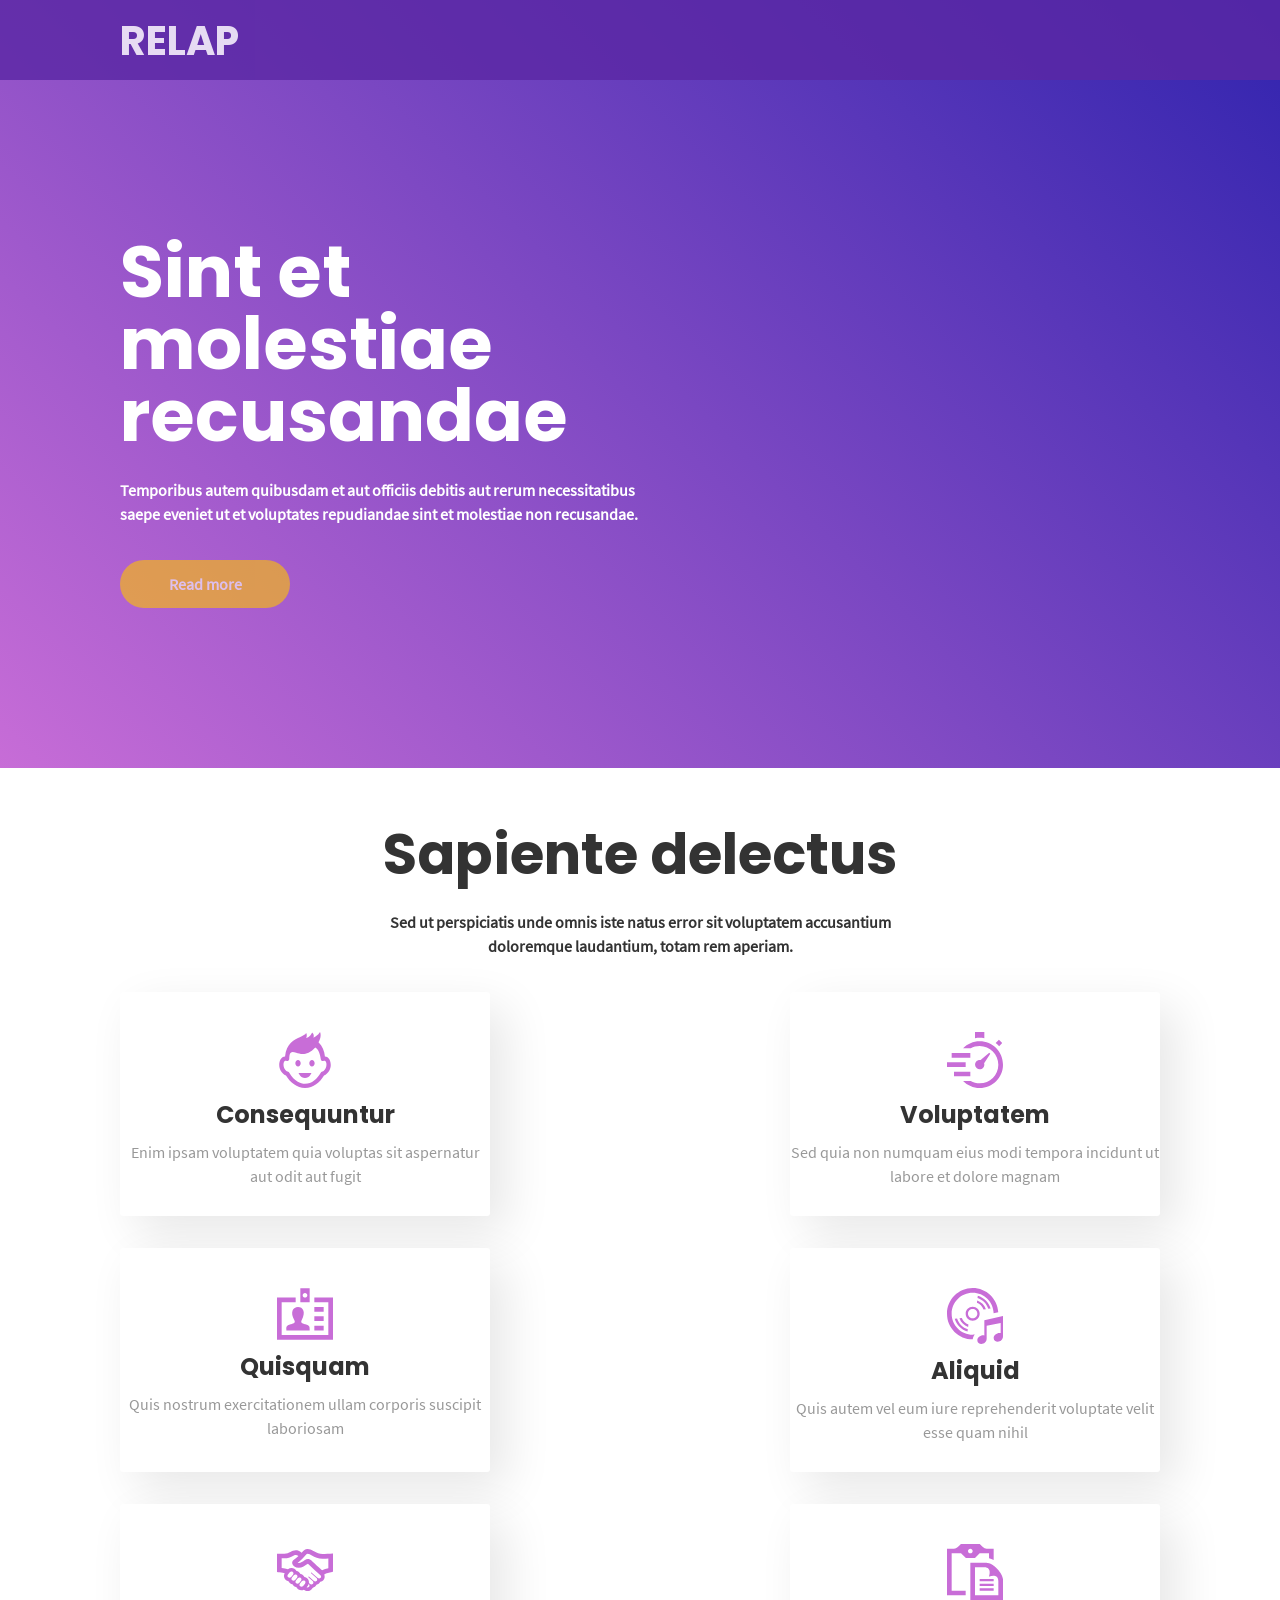
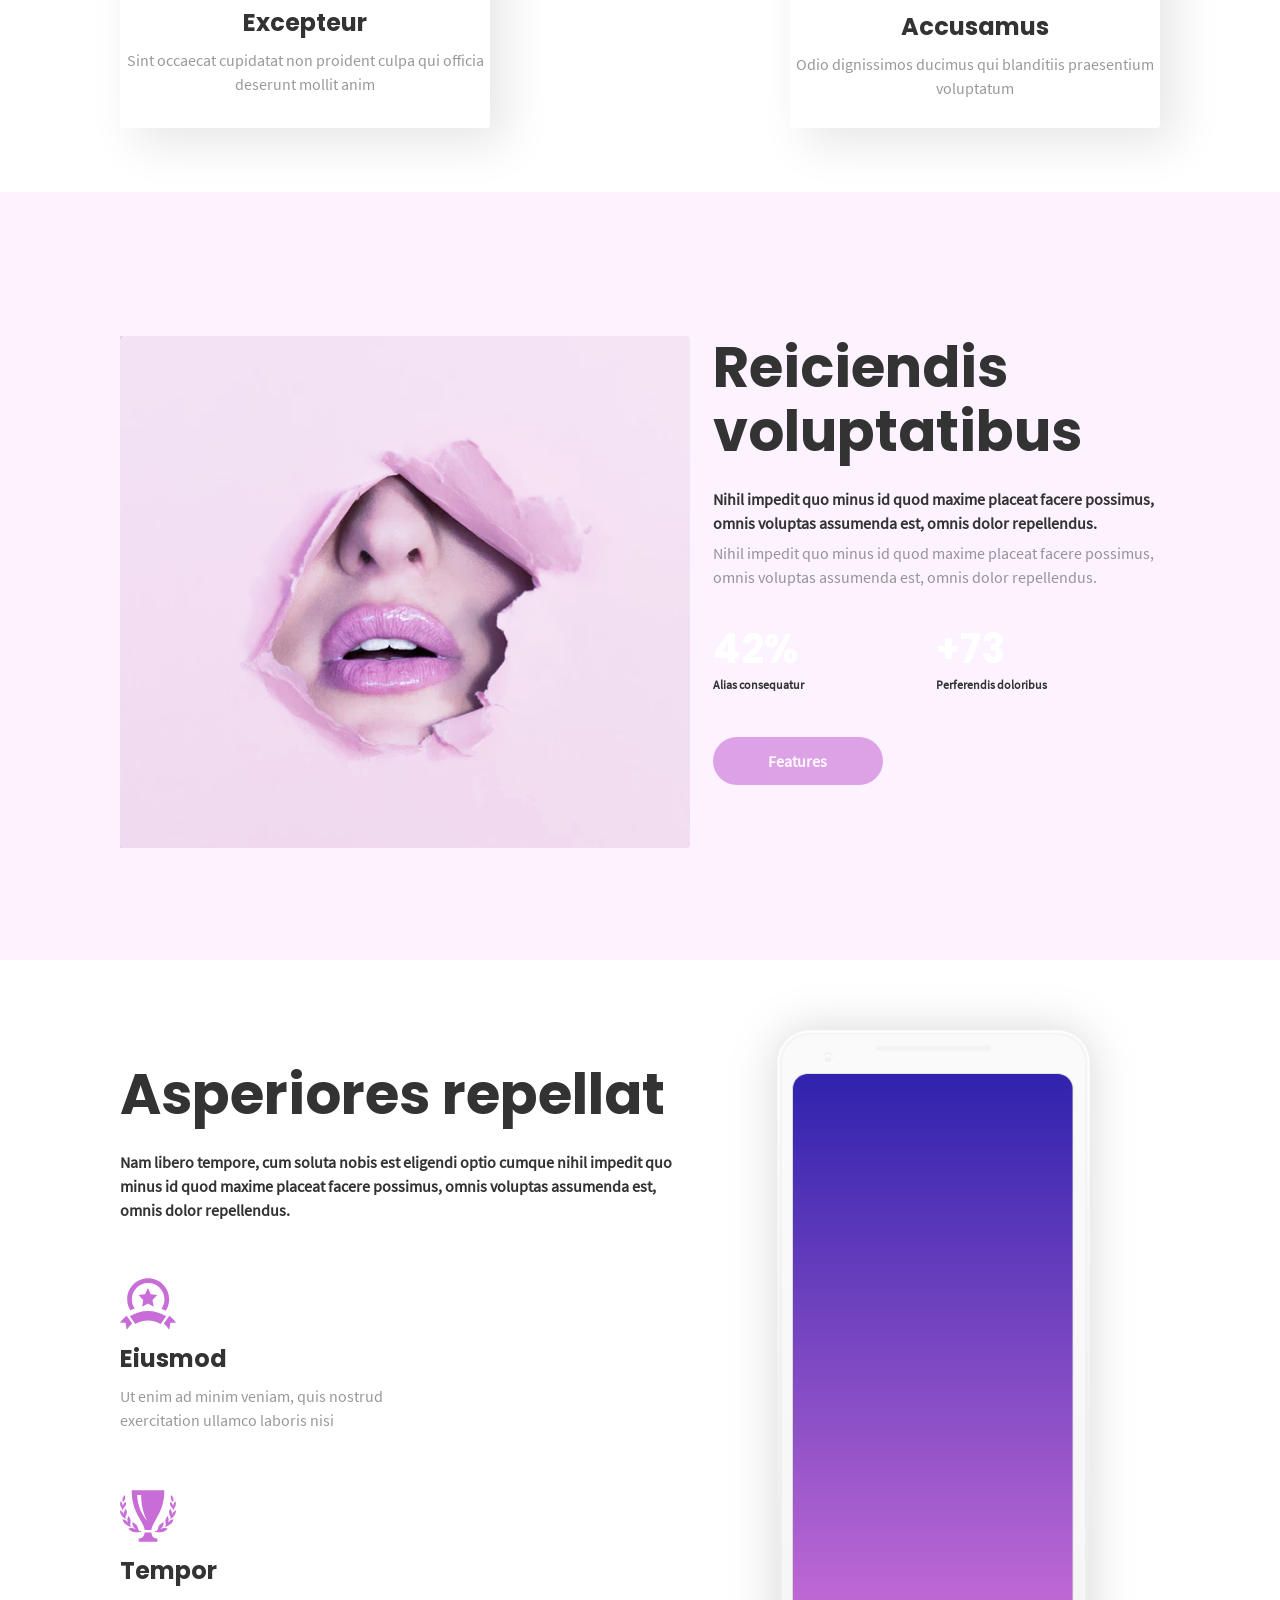
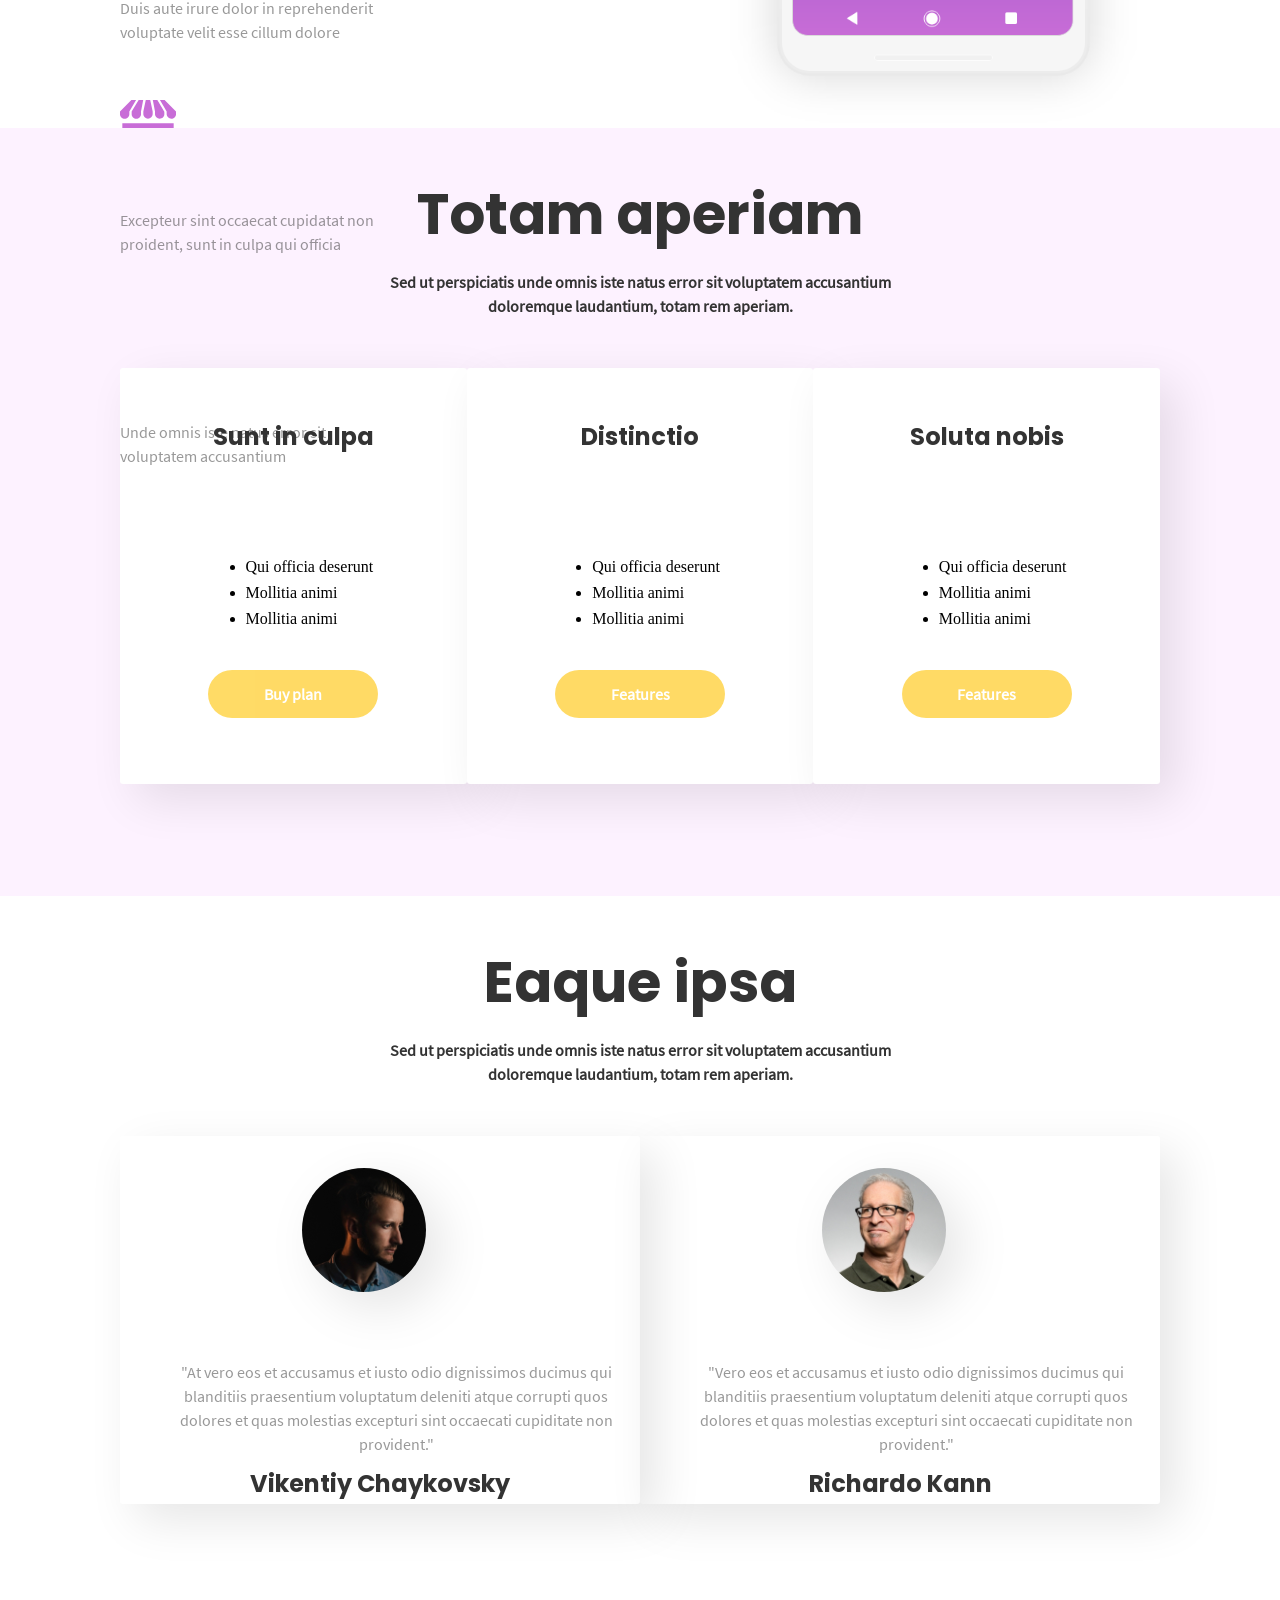
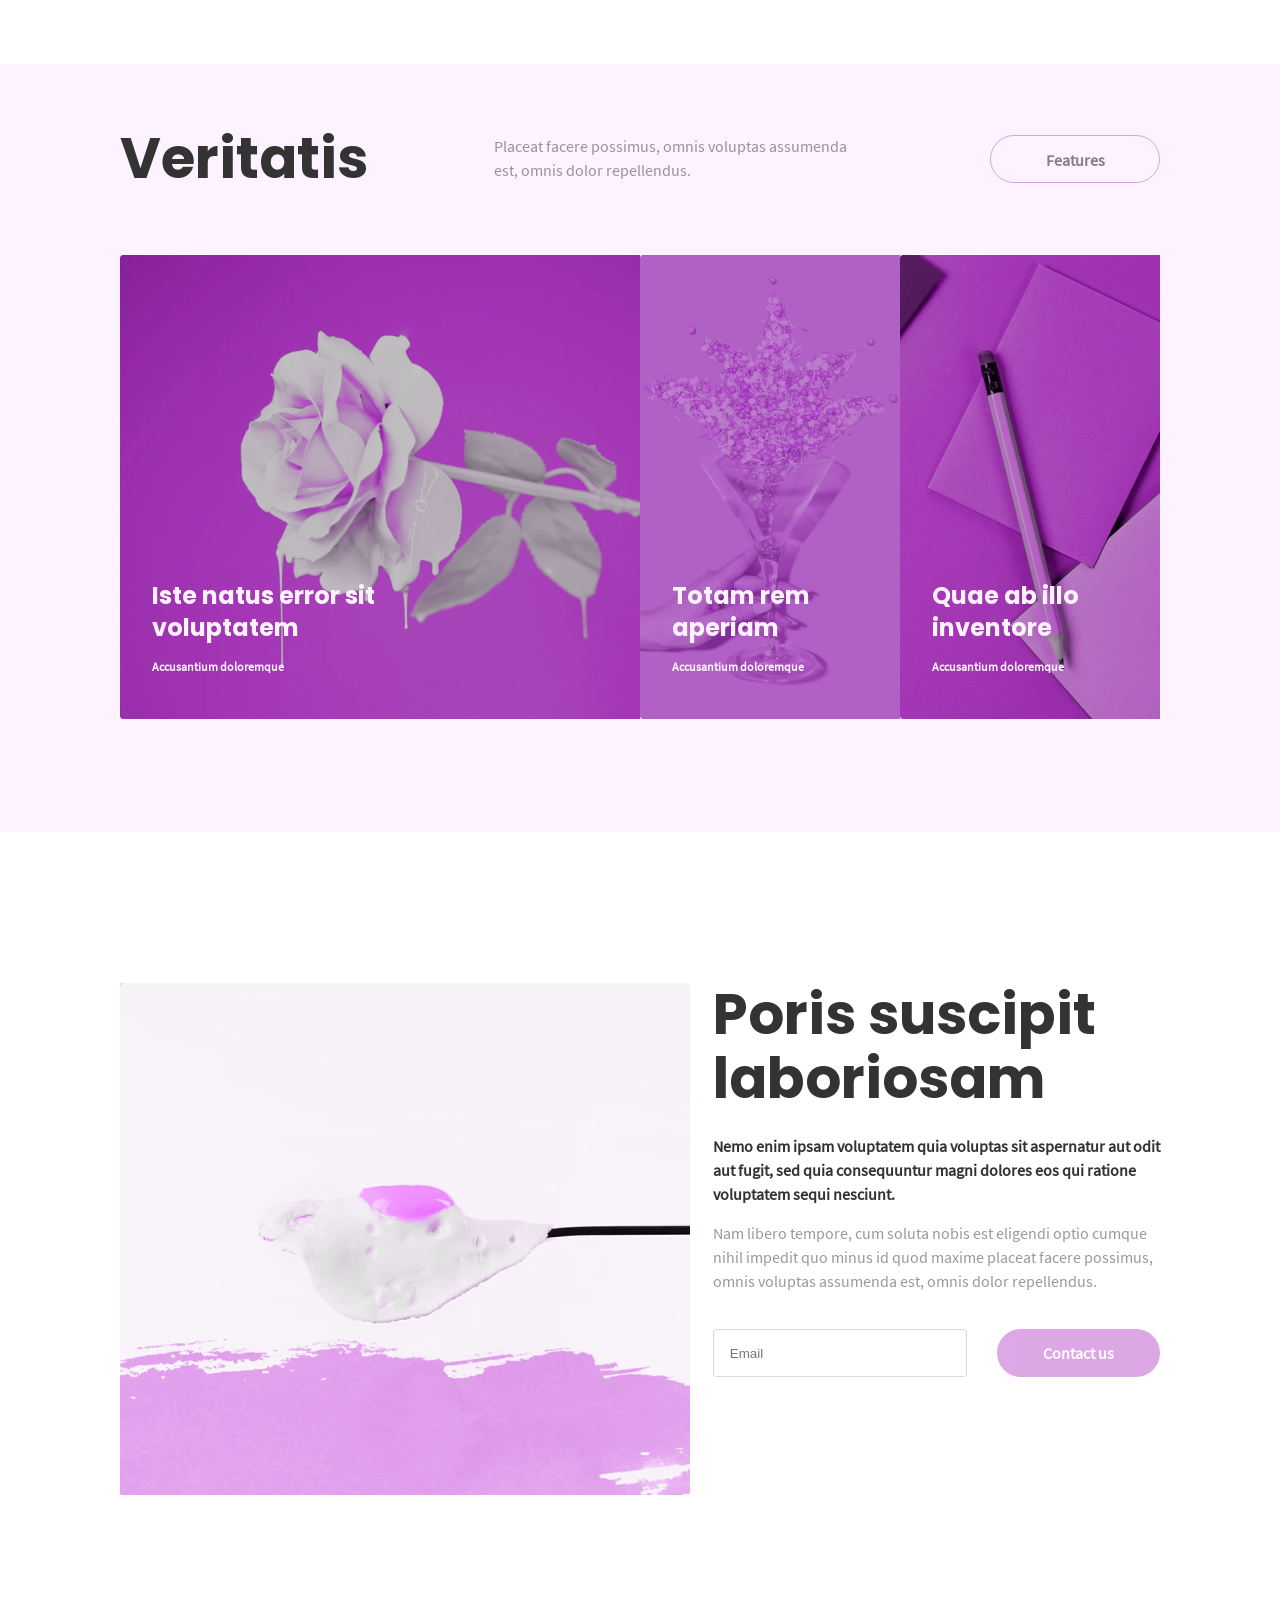
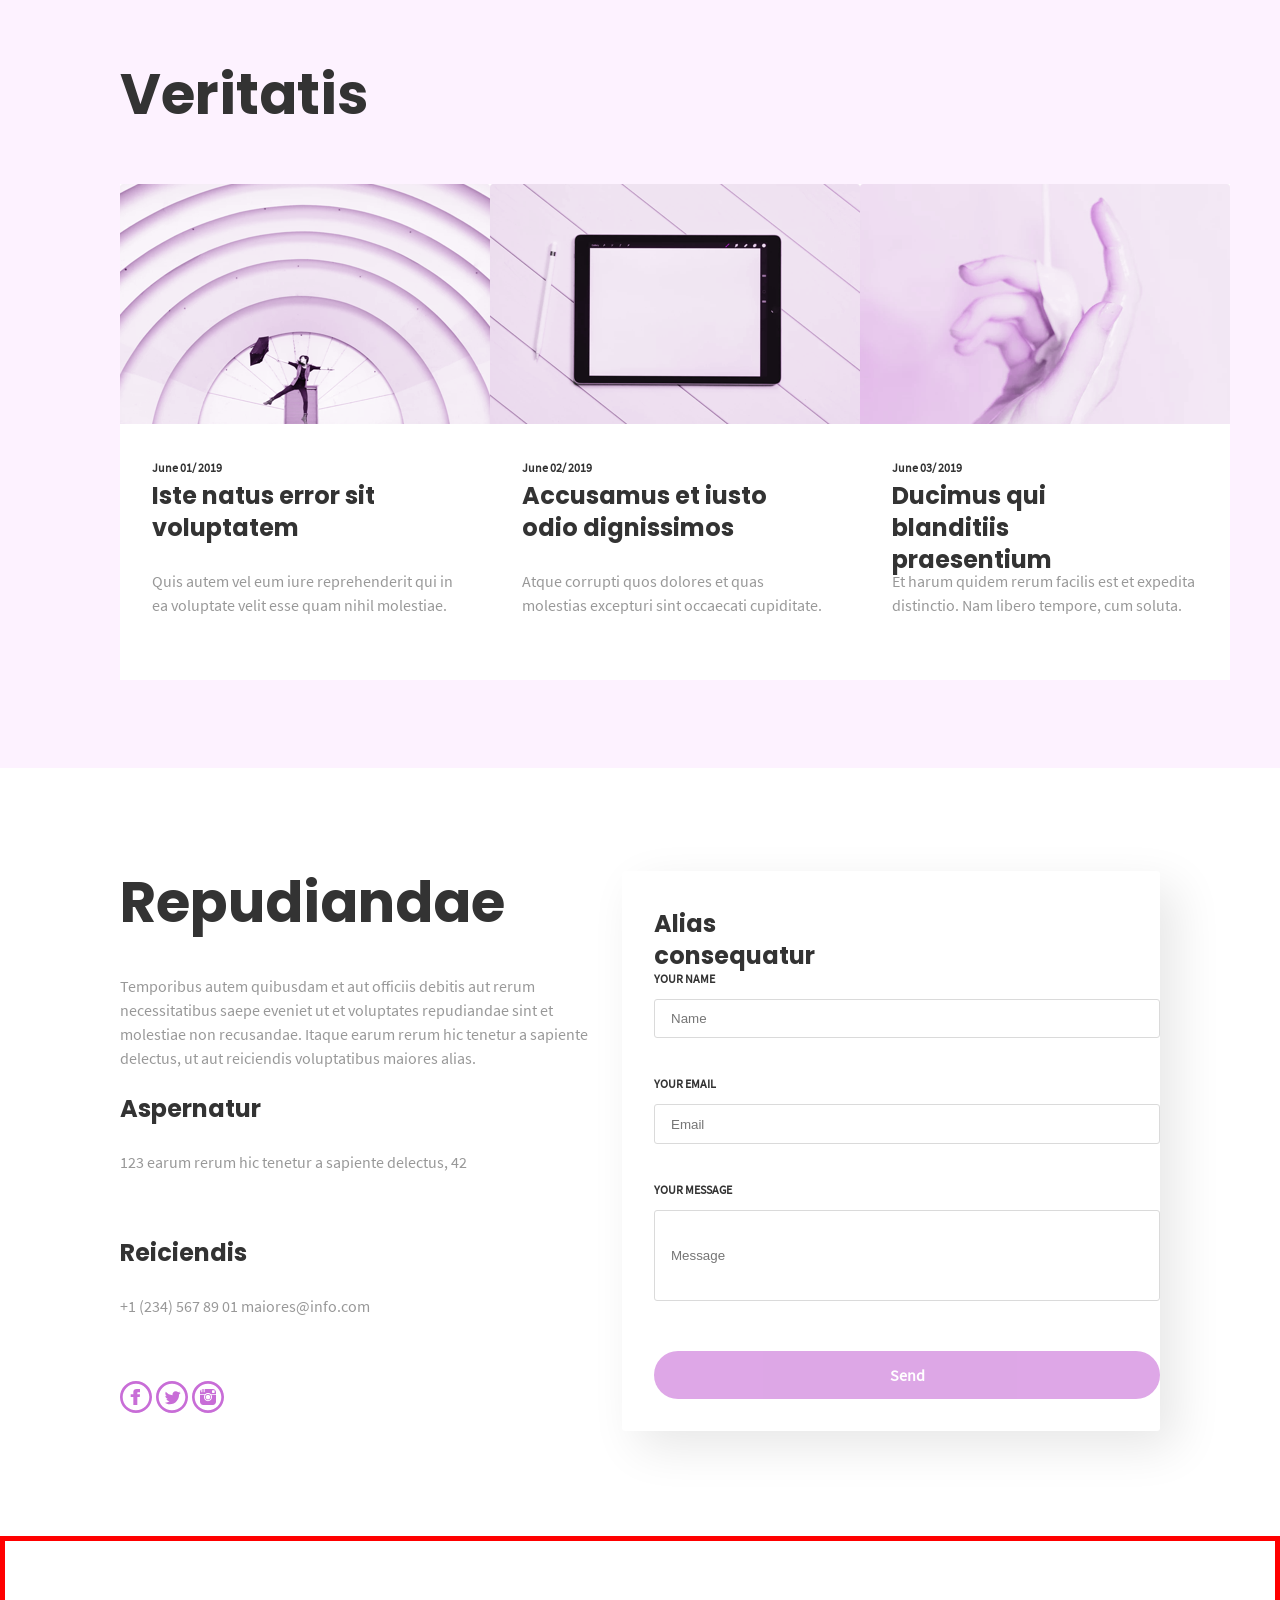
==== commit ccaebb9f: "DEPLOY: project_3 bad version" ====
--- a/index.html
+++ b/index.html
@@ -1,208 +1,359 @@
 <!DOCTYPE html>
 <html lang="en">
   <head>
-    <meta http-equiv="Content-Type" content="text/html; charset=utf-8" />
-    <link rel="stylesheet" href="./style_4.css" />
-    <title>Lesson_4</title>
+    <meta charset="UTF-8" />
+    <meta name="viewport" content="width=device-width, initial-scale=1.0" />
+    <link rel="stylesheet" href="./css/fonts-style.css" />
+    <link rel="stylesheet" href="./css/page-style.css" />
+    <link rel="stylesheet" href="./css/page-animation.css" />
+    <title>Project_3</title>
   </head>
   <body>
-    <!-- first-screen -->
-    <section class="first-screen" name="top">
-      <header>
-        <div class="logo"><span>WD</span></div>
-        <nav>
-          <ul>
-            <li class="nav-item-1">
-              <a href="#top"><span>ГЛАВНАЯ</span></a>
-            </li>
-            <li class="nav-item-2">
-              <a href="#about-me"><span>ОБ АВТОРЕ</span></a>
-            </li>
-            <li class="nav-item-3">
-              <a href="#projects"><span>РАБОТЫ</span></a>
-            </li>
-            <li class="nav-item-4">
-              <a href="#video"><span>ПРОЦЕСС</span></a>
-            </li>
-            <li class="nav-item-5">
-              <a href="#bottom"><span>КОНТАКТЫ</span></a>
-            </li>
-          </ul>
-        </nav>
-      </header>
-      <div class="first-screen-content">
-        <div class="first-screen-image">
-          <img src="./src/img/Frame.svg" alt="Frame.svg" width="357" height="233.7" />
-        </div>
-        <div class="first-screen-title">
-          <p>Дизайн и верстка</p>
-        </div>
-        <div class="first-screen-text">
-          <pre>
-Lorem Ipsum - это текст-"рыба", часто используемый в печати и
-вэб-дизайне. Lorem Ipsum является cтандартной "рыбой" для текстов
-на латинице с начала XVI века.
-          </pre>
-        </div>
-        <a href="#bottom" class="button"><span>НАПИСАТЬ МНЕ</span></a>
-      </div>
-    </section>
-    <!-- about-me -->
-    <section id="about-me">
-      <div class="about-me-title">
-        <h2>Обо мне</h2>
-      </div>
-      <div class="about-me-text">
-        <pre>
- Lorem Ipsum - это текст-"рыба", часто используемый в печати и
- вэб-дизайне. Lorem Ipsum является cтандартной "рыбой" для текстов
- на латинице с начала XVI века.
-        </pre>
-      </div>
-      <div class="numbers">
-        <div class="numbers-array">
-          <div class="numbers-left-block">
-            <div class="numbers-item">
-              <img src="./src/img/numbers__item.svg" alt="numbers-item.svg" />
-            </div>
-            <div class="numbers-item">
-              <img src="./src/img/numbers__item.svg" alt="numbers-item.svg" />
-            </div>
-            <div class="numbers-item">
-              <img src="./src/img/numbers__item.svg" alt="numbers-item.svg" />
-            </div>
-          </div>
-          <div class="numbers-right-block">
-            <div class="numbers-item">
-              <img src="./src/img/numbers__item.svg" alt="numbers-item.svg" />
-            </div>
-            <div class="numbers-item">
-              <img src="./src/img/numbers__item.svg" alt="numbers-item.svg" />
-            </div>
-            <div class="numbers-item">
-              <img src="./src/img/numbers__item.svg" alt="numbers-item.svg" />
-            </div>
-          </div>
-        </div>
-      </div>
-      <div class="skills">
-        <div class="skills-content">
-          <div class="skills-content-description">
-            <div class="skills-content-title">
-              <h2>Мои навыки</h2>
-            </div>
-            <div class="status-bar">
-              <label for="bar"><p>Adobe Photoshop</p></label>
-              <progress id="bar" value="0.785">78.5%</progress>
-            </div>
-            <div class="status-bar">
-              <label for="bar"><p>Adobe Photoshop</p></label>
-              <progress id="bar" value="0.785">78.5%</progress>
-            </div>
-            <div class="status-bar">
-              <label for="bar"><p>Adobe Photoshop</p></label>
-              <progress id="bar" value="0.785">78.5%</progress>
-            </div>
-          </div>
-          <div class="skills-content-foto">
-            <img src="./src/img/skills-content-foto.svg" alt="skills-content-foto.svg" width="555" height="450" />
-          </div>
-        </div>
-      </div>
-      <div id="video">
-        <div class="video-title">
-          <h2>Как я работаю</h2>
-        </div>
-        <div class="video-text">
-          <pre>
-Lorem Ipsum - это текст-"рыба", часто используемый в печати и
-вэб-дизайне. Lorem Ipsum является cтандартной "рыбой" для текстов
-на латинице с начала XVI века. 
-          </pre>
-        </div>
-        <div class="video-content"></div>
-      </div>
-    </section>
-    <!-- projects -->
-    <section id="projects">
-      <div class="projects-array">
-        <div class="projects-array-item">
-          <img src="./src/img/projects-item-2.svg" alt="item-2" width="480" height="480" />
-        </div>
-        <div class="projects-array-item-2">
-          <img src="./src/img/projects-item-1.svg" alt="item-2" width="480" height="480" />
-        </div>
-        <div class="projects-array-item">
-          <img src="./src/img/projects-item-2.svg" alt="item-2" width="480" height="480" />
-        </div>
-        <div class="projects-array-item-2">
-          <img src="./src/img/projects-item-1.svg" alt="item-2" width="480" height="480" />
-        </div>
-        <div class="projects-array-item-2">
-          <img src="./src/img/projects-item-1.svg" alt="item-2" width="480" height="480" />
-        </div>
-        <div class="projects-array-item">
-          <img src="./src/img/projects-item-2.svg" alt="item-2" width="480" height="480" />
-        </div>
-        <div class="projects-array-item-2">
-          <img src="./src/img/projects-item-1.svg" alt="item-2" width="480" height="480" />
-        </div>
-        <div class="projects-array-item">
-          <img src="./src/img/projects-item-2.svg" alt="item-2" width="480" height="480" />
-        </div>
-      </div>
-    </section>
-    <!-- clients -->
-    <section class="clients">
-      <div class="clients-array">
-        <div class="clients-item">
-          <img src="./src/img/client-logo.svg" alt="logo" width="255" height="120" />
-        </div>
-        <div class="clients-item">
-          <img src="./src/img/client-logo.svg" alt="logo" width="255" height="120" />
-        </div>
-        <div class="clients-item">
-          <img src="./src/img/client-logo.svg" alt="logo" width="255" height="120" />
-        </div>
-        <div class="clients-item">
-          <img src="./src/img/client-logo.svg" alt="logo" width="255" height="120" />
-        </div>
-      </div>
-    </section>
-
-    <!-- last-screen -->
-    <section class="last-screen">
-      <div class="last-screen-title">
-        <h2>Хотите веб-сайт?</h2>
-      </div>
-      <div class="last-screen-text">
-        <pre>
- Lorem Ipsum - это текст-"рыба", часто используемый в печати и
- вэб-дизайне. Lorem Ipsum является cтандартной "рыбой" для текстов
- на латинице с начала XVI века.
-        </pre>
-      </div>
-      <form>
-        <input type="text" id="fname" name="fname" value="Ваше имя" />
-        <input type="text" id="fmail" name="lname" value="Ваш e-mail" />
-        <textarea id="fmsg">Сообщение</textarea>
-        <a href="#top" class="last-screen-button"><span>ОТПРАВИТЬ</span></a>
-      </form>
-      <footer id="bottom">
-        <div class="footer-content">
-          <div class="footer-name">
-            <h3>Иванов Иван</h3>
-          </div>
-          <div class="footer-text">
-            <p>(с) 2018. Все права защищены.</p>
-          </div>
-          <div class="footer-social-media">
-            <img src="./src/img/Vector.svg" alt="Vk" width="43.75" height="22.82" />
-            <img src="./src/img/Vector.svg" alt="Vk" width="43.75" height="22.82" />
-            <img src="./src/img/Vector.svg" alt="Vk" width="43.75" height="22.82" />
-          </div>
-        </div>
+    <div id="conteiner">
+      <!-- start-page -->
+      <section id="start-page">
+        <header class="header">
+          <div class="header_logo"><h3>RELAP</h3></div>
+        </header>
+        <div class="wraper">
+          <div class="start-page_title">
+            <h1>Sint et molestiae recusandae</h1>
+          </div>
+          <div class="start-page_description">
+            <p class="text-light">
+              Temporibus autem quibusdam et aut officiis debitis aut rerum necessitatibus saepe eveniet ut et voluptates
+              repudiandae sint et molestiae non recusandae.
+            </p>
+            <button class="button"><p class="text-light">Read more</p></button>
+          </div>
+        </div>
+      </section>
+      <!-- second-page -->
+      <section id="second-page">
+        <div class="wraper">
+          <div class="second-page_title"><h2>Sapiente delectus</h2></div>
+          <div class="second-page_description">
+            <p class="text-dark">
+              Sed ut perspiciatis unde omnis iste natus error sit voluptatem accusantium doloremque laudantium, totam
+              rem aperiam.
+            </p>
+          </div>
+          <div class="second-page_content">
+            <div class="card">
+              <img src="/src/images/2nd-page-icons/icon-2-1.svg" alt="icon-2-1.svg" />
+              <h4>Consequuntur</h4>
+              <p class="text-gray">Enim ipsam voluptatem quia voluptas sit aspernatur aut odit aut fugit</p>
+            </div>
+            <div class="card">
+              <img src="/src/images/2nd-page-icons/icon-2-2.svg" alt="icon-2-2.svg" />
+              <h4>Voluptatem</h4>
+              <p class="text-gray">Sed quia non numquam eius modi tempora incidunt ut labore et dolore magnam</p>
+            </div>
+            <div class="card">
+              <img src="/src/images/2nd-page-icons/icon-2-3.svg" alt="icon-2-3.svg" />
+              <h4>Quisquam</h4>
+              <p class="text-gray">Quis nostrum exercitationem ullam corporis suscipit laboriosam</p>
+            </div>
+            <div class="card">
+              <img src="/src/images/2nd-page-icons/icon-2-4.svg" alt="icon-2-4.svg" />
+              <h4>Aliquid</h4>
+              <p class="text-gray">Quis autem vel eum iure reprehenderit voluptate velit esse quam nihil</p>
+            </div>
+            <div class="card">
+              <img src="/src/images/2nd-page-icons/icon-2-5.svg" alt="icon-2-5.svg" />
+              <h4>Excepteur</h4>
+              <p class="text-gray">Sint occaecat cupidatat non proident culpa qui officia deserunt mollit anim</p>
+            </div>
+            <div class="card">
+              <img src="/src/images/2nd-page-icons/icon-2-6.svg" alt="icon-2-6.svg" />
+              <h4>Accusamus</h4>
+              <p class="text-gray">Odio dignissimos ducimus qui blanditiis praesentium voluptatum</p>
+            </div>
+          </div>
+        </div>
+      </section>
+      <!-- third-page -->
+      <section id="third-page">
+        <div class="wraper">
+          <div class="third-page_image">
+            <img src="./src/images/3rd-page-img/img-3-1.svg" alt="img-3-1.svg" />
+          </div>
+          <div class="third-page_description">
+            <h2>Reiciendis voluptatibus</h2>
+            <p class="text-dark">
+              Nihil impedit quo minus id quod maxime placeat facere possimus, omnis voluptas assumenda est, omnis dolor
+              repellendus.
+            </p>
+            <p class="text-gray">
+              Nihil impedit quo minus id quod maxime placeat facere possimus, omnis voluptas assumenda est, omnis dolor
+              repellendus.
+            </p>
+            <div class="counter-block">
+              <div class="counter-item">
+                <h3>42%</h3>
+                <p class="text-small">Alias consequatur</p>
+              </div>
+              <div class="counter-item">
+                <h3>+73</h3>
+                <p class="text-small">Perferendis doloribus</p>
+              </div>
+            </div>
+            <button class="button"><p class="text-light">Features</p></button>
+          </div>
+        </div>
+      </section>
+      <!-- fourth-page -->
+      <section id="fourth-page">
+        <div class="wraper">
+          <div class="info">
+            <div class="fourth-page_title"><h2>Asperiores repellat</h2></div>
+            <div class="fourth-page_description">
+              <p class="text-dark">
+                Nam libero tempore, cum soluta nobis est eligendi optio cumque nihil impedit quo minus id quod maxime
+                placeat facere possimus, omnis voluptas assumenda est, omnis dolor repellendus.
+              </p>
+            </div>
+            <div class="fourth-page_content">
+              <div class="card">
+                <img src="/src/images/4th-page-icons/icon-4-1.svg" alt="icon-4-1.svg" />
+                <h4>Eiusmod</h4>
+                <p class="text-gray">Ut enim ad minim veniam, quis nostrud exercitation ullamco laboris nisi</p>
+              </div>
+              <div class="card">
+                <img src="/src/images/4th-page-icons/icon-4-2.svg" alt="icon-4-2.svg" />
+                <h4>Tempor</h4>
+                <p class="text-gray">Duis aute irure dolor in reprehenderit voluptate velit esse cillum dolore</p>
+              </div>
+              <div class="card">
+                <img src="/src/images/4th-page-icons/icon-4-3.svg" alt="icon-4-3.svg" />
+                <h4>Consequat</h4>
+                <p class="text-gray">Excepteur sint occaecat cupidatat non proident, sunt in culpa qui officia</p>
+              </div>
+              <div class="card">
+                <img src="/src/images/4th-page-icons/icon-4-4.svg" alt="icon-4-4.svg" />
+                <h4>Dolore</h4>
+                <p class="text-gray">Unde omnis iste natus error sit voluptatem accusantium</p>
+              </div>
+            </div>
+          </div>
+          <div class="fourth-page_image">
+            <img src="./src/images/4th-page-img/img-4-1.svg" alt="img-4-1.svg" />
+          </div>
+        </div>
+      </section>
+      <!-- fifth-page -->
+      <section id="fifth-page">
+        <div class="wraper">
+          <div class="fifth-page_title"><h2>Totam aperiam</h2></div>
+          <div class="fifth-page_description">
+            <p class="text-dark">
+              Sed ut perspiciatis unde omnis iste natus error sit voluptatem accusantium doloremque laudantium, totam
+              rem aperiam.
+            </p>
+          </div>
+          <div class="fifth-page_card-block">
+            <div class="card">
+              <div class="card-name"><h4>Sunt in culpa</h4></div>
+              <div class="card-prise"><h1>$9</h1></div>
+              <div class="card-description">
+                <ul>
+                  <li>Qui officia deserunt</li>
+                  <li>Mollitia animi</li>
+                  <li>Mollitia animi</li>
+                </ul>
+              </div>
+              <button class="button"><p class="text-light">Buy plan</p></button>
+            </div>
+            <div class="card">
+              <div class="card-name"><h4>Distinctio</h4></div>
+              <div class="card-prise"><h1>$18</h1></div>
+              <div class="card-description">
+                <ul>
+                  <li>Qui officia deserunt</li>
+                  <li>Mollitia animi</li>
+                  <li>Mollitia animi</li>
+                </ul>
+              </div>
+              <button class="button"><p class="text-light">Features</p></button>
+            </div>
+            <div class="card">
+              <div class="card-name"><h4>Soluta nobis</h4></div>
+              <div class="card-prise"><h1>$97</h1></div>
+              <div class="card-description">
+                <ul>
+                  <li>Qui officia deserunt</li>
+                  <li>Mollitia animi</li>
+                  <li>Mollitia animi</li>
+                </ul>
+              </div>
+              <button class="button"><p class="text-light">Features</p></button>
+            </div>
+          </div>
+        </div>
+      </section>
+      <!-- sixth-page -->
+      <section id="sixth-page">
+        <div class="wraper">
+          <div class="sixth-page_title"><h2>Eaque ipsa</h2></div>
+          <div class="sixth-page_description">
+            <p class="text-dark">
+              Sed ut perspiciatis unde omnis iste natus error sit voluptatem accusantium doloremque laudantium, totam
+              rem aperiam.
+            </p>
+          </div>
+          <div class="sixth-page_card-block">
+            <div class="card">
+              <div class="card-photo">
+                <img src="./src/images/6th-page-img/img-6-1.svg" alt="img-6-1.svg" />
+              </div>
+              <div class="card-description">
+                <p class="text-gray">
+                  "At vero eos et accusamus et iusto odio dignissimos ducimus qui blanditiis praesentium voluptatum
+                  deleniti atque corrupti quos dolores et quas molestias excepturi sint occaecati cupiditate non
+                  provident."
+                </p>
+              </div>
+              <div class="card-name"><h4>Vikentiy Chaykovsky</h4></div>
+            </div>
+            <div class="card">
+              <div class="card-photo">
+                <img src="./src/images/6th-page-img/img-6-2.svg" alt="img-6-2.svg" />
+              </div>
+              <div class="card-description">
+                <p class="text-gray">
+                  "Vero eos et accusamus et iusto odio dignissimos ducimus qui blanditiis praesentium voluptatum
+                  deleniti atque corrupti quos dolores et quas molestias excepturi sint occaecati cupiditate non
+                  provident."
+                </p>
+              </div>
+              <div class="card-name"><h4>Richardo Kann</h4></div>
+            </div>
+          </div>
+        </div>
+      </section>
+      <!-- seventh-page -->
+      <section id="seventh-page">
+        <div class="wraper">
+          <div class="seventh-page_description">
+            <h2>Veritatis</h2>
+            <p class="text-gray">Placeat facere possimus, omnis voluptas assumenda est, omnis dolor repellendus.</p>
+            <button class="button"><span class="text-dark">Features</span></button>
+          </div>
+          <div class="seventh-page_content">
+            <div class="card-1">
+              <h4>Iste natus error sit voluptatem</h4>
+              <p class="text-small">Accusantium doloremque</p>
+            </div>
+            <div class="card-2">
+              <h4>Totam rem aperiam</h4>
+              <p class="text-small">Accusantium doloremque</p>
+            </div>
+            <div class="card-3">
+              <h4>Quae ab illo inventore</h4>
+              <p class="text-small">Accusantium doloremque</p>
+            </div>
+          </div>
+        </div>
+      </section>
+      <!-- eighth-page -->
+      <section id="eighth-page">
+        <div class="wraper">
+          <div class="eighth-page_image">
+            <img src="./src/images/8th-page-img/img-8-1.svg" alt="img-8-1.svg" />
+          </div>
+          <div class="eighth-page_description">
+            <h2>Poris suscipit laboriosam</h2>
+            <p class="text-dark">
+              Nemo enim ipsam voluptatem quia voluptas sit aspernatur aut odit aut fugit, sed quia consequuntur magni
+              dolores eos qui ratione voluptatem sequi nesciunt.
+            </p>
+            <p class="text-gray">
+              Nam libero tempore, cum soluta nobis est eligendi optio cumque nihil impedit quo minus id quod maxime
+              placeat facere possimus, omnis voluptas assumenda est, omnis dolor repellendus.
+            </p>
+            <form class="short-form" action="#footer">
+              <input type="text" id="eighth-page_input" name="fname" placeholder="Email" /><br />
+              <button class="button"><p class="text-light">Contact us</p></button>
+            </form>
+          </div>
+        </div>
+      </section>
+      <!-- ninth-page -->
+      <section id="ninth-page">
+        <div class="wraper">
+          <div class="ninth-page_description">
+            <h2>Veritatis</h2>
+          </div>
+          <div class="ninth-page_content">
+            <div class="card">
+              <img src="./src/images/9th-page-img/img-9-1.svg" alt="img-9-1.svg" />
+              <div class="card-description">
+                <span class="text-small">June 01/ 2019</span>
+                <h4>Iste natus error sit voluptatem</h4>
+                <p class="text-gray">
+                  Quis autem vel eum iure reprehenderit qui in ea voluptate velit esse quam nihil molestiae.
+                </p>
+              </div>
+            </div>
+            <div class="card">
+              <img src="./src/images/9th-page-img/img-9-2.svg" alt="img-9-2.svg" />
+              <div class="card-description">
+                <span class="text-small">June 02/ 2019</span>
+                <h4>Accusamus et iusto odio dignissimos</h4>
+                <p class="text-gray">
+                  Atque corrupti quos dolores et quas molestias excepturi sint occaecati cupiditate.
+                </p>
+              </div>
+            </div>
+            <div class="card">
+              <img src="./src/images/9th-page-img/img-9-3.svg" alt="img-9-3.svg" />
+              <div class="card-description">
+                <span class="text-small">June 03/ 2019</span>
+                <h4>Ducimus qui blanditiis praesentium</h4>
+                <p class="text-gray">
+                  Et harum quidem rerum facilis est et expedita distinctio. Nam libero tempore, cum soluta.
+                </p>
+              </div>
+            </div>
+          </div>
+        </div>
+      </section>
+      <!-- tenth-page -->
+      <section id="tenth-page">
+        <div class="wraper">
+          <div class="tenth-page_description">
+            <h2>Repudiandae</h2>
+            <p class="text-gray content">
+              Temporibus autem quibusdam et aut officiis debitis aut rerum necessitatibus saepe eveniet ut et voluptates
+              repudiandae sint et molestiae non recusandae. Itaque earum rerum hic tenetur a sapiente delectus, ut aut
+              reiciendis voluptatibus maiores alias.
+            </p>
+            <h4>Aspernatur</h4>
+            <p class="text-gray">123 earum rerum hic tenetur a sapiente delectus, 42</p>
+            <h4>Reiciendis</h4>
+            <p class="text-gray">+1 (234) 567 89 01 maiores@info.com</p>
+            <div class="tenth-page_icons">
+              <img src="./src/images/10th-page-icons/icon-10-1.svg" alt="icon-10-1.svg" />
+              <img src="./src/images/10th-page-icons/icon-10-2.svg" alt="icon-10-2.svg" />
+              <img src="./src/images/10th-page-icons/icon-10-3.svg" alt="icon-10-3.svg" />
+            </div>
+          </div>
+          <form class="form" action="#">
+            <h4>Alias consequatur</h4>
+            <p class="label">Your name</p>
+            <input type="text" id="fname" name="fname" placeholder="Name" /><br />
+            <p class="label">Your email</p>
+            <input type="text" id="fname" name="fname" placeholder="Email" /><br />
+            <p class="label">Your message</p>
+            <input class="text-area" type="text" id="fname" name="fname" placeholder="Message" /><br />
+            <button class="button"><p class="text-light">Send</p></button>
+          </form>
+        </div>
+      </section>
+      <!-- footer -->
+      <footer class="footer">
+        <div class="wraper"></div>
       </footer>
-    </section>
+    </div>
   </body>
 </html>
--- a/css/fonts-style.css
+++ b/css/fonts-style.css
@@ -0,0 +1,93 @@
+@font-face {
+  font-family: "Poppins-Bold";
+  src: url(../src/fonts/Poppins/Poppins-Bold.ttf);
+}
+
+h1 {
+  font-family: "Poppins-Bold";
+  font-weight: 700;
+  font-style: normal;
+  font-size: 72px;
+  line-height: 72px;
+  color: #ffffff;
+}
+
+h2 {
+  font-family: "Poppins-Bold";
+  font-weight: 700;
+  font-style: normal;
+  font-size: 56px;
+  line-height: 64px;
+  color: #333333;
+}
+
+h3 {
+  font-family: "Poppins-Bold";
+  font-weight: 700;
+  font-style: normal;
+  font-size: 40px;
+  line-height: 48px;
+  color: #ffffff;
+}
+
+h4 {
+  font-family: "Poppins-Bold";
+  font-weight: 700;
+  font-style: normal;
+  font-size: 24px;
+  line-height: 32px;
+  color: #333333;
+}
+
+@font-face {
+  font-family: "Source Sans Pro";
+  src: url(../src/fonts/Source_Sans_Pro/SourceSansPro-Regular.ttf);
+}
+
+.text-light {
+  font-family: "Source Sans Pro";
+  font-weight: 600;
+  font-style: normal;
+  font-size: 16px;
+  line-height: 24px;
+  color: #ffffff;
+}
+
+.text-gray {
+  font-family: "Source Sans Pro";
+  font-weight: 400;
+  font-style: normal;
+  font-size: 16px;
+  line-height: 24px;
+  color: #333333;
+  mix-blend-mode: normal;
+  opacity: 0.5;
+}
+
+.text-dark {
+  font-family: "Source Sans Pro";
+  font-weight: 600;
+  font-style: normal;
+  font-size: 16px;
+  line-height: 24px;
+  color: #333333;
+}
+
+.text-small {
+  font-family: "Source Sans Pro";
+  font-style: normal;
+  font-weight: 600;
+  font-size: 12px;
+  line-height: 24px;
+  color: #333333;
+}
+
+.label {
+  font-family: "Source Sans Pro";
+  font-style: normal;
+  font-weight: 700;
+  font-size: 12px;
+  line-height: 15px;
+  color: #333333;
+  text-transform: uppercase;
+}
--- a/css/page-style.css
+++ b/css/page-style.css
@@ -0,0 +1,757 @@
+* {
+  margin: 0;
+  padding: 0;
+  box-sizing: border-box;
+}
+
+#conteiner {
+  margin: 0 auto;
+  max-width: 1440px;
+}
+
+section:nth-of-type(2n) {
+  background: #ffffff;
+}
+
+section:nth-of-type(2n + 1) {
+  background: #fdf2ff;
+}
+
+section {
+  width: 100%;
+  min-height: 768px;
+}
+
+#conteiner,
+section,
+footer {
+  display: flex;
+  flex-direction: column;
+  align-items: center;
+}
+
+.wraper {
+  width: 81.25%;
+  min-height: 300px;
+  background: none;
+}
+
+/* <!== start-page ========================================================= >  */
+
+#start-page {
+  background: linear-gradient(224.72deg, #3023ae -1%, #c86dd7 100.5%);
+}
+
+.header {
+  width: 100%;
+  max-height: 80px;
+  margin-bottom: 156px;
+  padding: 17px 0px 15px 9.375%;
+  background: #5a27a4;
+  mix-blend-mode: normal;
+  opacity: 0.8;
+}
+
+.header_logo {
+  width: 120px;
+  height: 48px;
+}
+
+.start-page_title {
+  width: 30%;
+  max-width: 449px;
+  min-height: 216px;
+  margin-bottom: 26px;
+}
+
+.start-page_description {
+  width: 50%;
+  max-width: 705px;
+  min-height: 48px;
+  margin-bottom: 34px;
+}
+
+.start-page_description p {
+  margin-bottom: 34px;
+}
+
+.button {
+  width: 170px;
+  height: 48px;
+  background-color: #ffc300;
+  border: none;
+  border-radius: 24px;
+  padding: 12px 32px;
+  text-align: center;
+  opacity: 0.6;
+  transition: 0.3s;
+  text-decoration: none;
+  cursor: pointer;
+}
+
+.button:hover {
+  opacity: 1;
+}
+
+/* <!== second-page ========================================================= >  */
+
+#second-page {
+  padding-top: 55px;
+}
+
+.second-page_title {
+  width: 100%;
+  min-height: 64px;
+  text-align: center;
+  margin-bottom: 23px;
+}
+
+.second-page_description {
+  width: 100%;
+  min-height: 50px;
+  display: flex;
+  justify-content: center;
+  margin-bottom: 32px;
+}
+
+.second-page_description p {
+  width: 570px;
+  text-align: center;
+}
+
+.second-page_content {
+  width: 100%;
+  min-height: 480px;
+  margin-bottom: 32px;
+  display: flex;
+  flex-wrap: wrap;
+  justify-content: space-between;
+}
+
+.second-page_content .card {
+  width: 370px;
+  height: 224px;
+  margin-bottom: 32px;
+  padding-top: 40px;
+  padding-bottom: 32px;
+  display: flex;
+  flex-direction: column;
+  align-items: center;
+  background: #ffffff;
+  box-shadow: 16px 16px 48px rgba(0, 0, 0, 0.0994678);
+  border-radius: 3px;
+}
+
+.second-page_content .card img {
+  width: 56px;
+  height: 56px;
+  margin-bottom: 11px;
+}
+
+.second-page_content .card h4 {
+  margin-bottom: 9px;
+  text-align: center;
+}
+
+.second-page_content .card p {
+  text-align: center;
+}
+
+/* <!== third-page ========================================================= >  */
+
+#third-page {
+  padding-top: 144px;
+}
+
+#third-page .wraper {
+  display: flex;
+  flex-wrap: wrap;
+  justify-content: space-between;
+}
+
+.third-page_image {
+  max-width: 50%;
+  max-height: 512px;
+  background: linear-gradient(224.72deg, #3023ae -1%, #c86dd7 100.5%);
+  border-radius: 3px;
+}
+
+#third-page img {
+  max-width: 570px;
+  max-height: 512px;
+}
+
+.third-page_description {
+  width: 50%;
+  padding-left: 7%;
+}
+
+.third-page_description h2 {
+  max-width: 370px;
+  max-height: 128px;
+  margin-bottom: 23px;
+}
+
+.third-page_description .text-dark {
+  max-width: 470px;
+  max-height: 58px;
+  margin-bottom: 6px;
+}
+
+.third-page_description .text-gray {
+  max-width: 470px;
+  max-height: 76px;
+  margin-bottom: 36px;
+}
+
+.counter-block {
+  width: 100%;
+  max-width: 470px;
+  margin-bottom: 40px;
+
+  display: flex;
+}
+
+.counter-item {
+  width: 50%;
+  min-height: 72px;
+}
+
+.third-page_description button {
+  background: #c86dd7;
+}
+
+/* <!== fourth-page ========================================================= >  */
+
+#fourth-page {
+  max-height: 768px;
+}
+#fourth-page .wraper {
+  display: flex;
+  flex-flow: row nowrap;
+  justify-content: space-between;
+}
+
+#fourth-page .info {
+  max-width: 600px;
+  padding-top: 103px;
+  justify-content: flex-start;
+}
+
+.fourth-page_title {
+  width: 100%;
+  min-height: 64px;
+  text-align: left;
+  margin-bottom: 23px;
+}
+
+.fourth-page_description {
+  width: 100%;
+  min-height: 50px;
+  display: flex;
+  justify-content: flex-start;
+}
+
+.fourth-page_description p {
+  width: 570px;
+  text-align: left;
+  margin-bottom: 54px;
+}
+
+.fourth-page_content {
+  max-width: 600px;
+  min-height: 480px;
+  margin-bottom: 32px;
+  display: flex;
+  flex-wrap: wrap;
+  justify-content: flex-start;
+}
+
+.fourth-page_content .card {
+  width: 270px;
+  height: 180px;
+  margin-right: 30px;
+  margin-bottom: 32px;
+  display: flex;
+  flex-direction: column;
+  align-items: flex-start;
+  background: #ffffff;
+  border-radius: 25px;
+}
+
+.fourth-page_content .card img {
+  width: 56px;
+  height: 56px;
+  margin-bottom: 11px;
+}
+
+.fourth-page_content .card h4 {
+  margin-bottom: 9px;
+  text-align: left;
+}
+
+.fourth-page_content .card p {
+  text-align: left;
+}
+
+.fourth-page_image {
+  width: 460px;
+  border-radius: 3px;
+}
+
+#fourth-page img {
+  max-width: 453px;
+}
+
+/* <!== fifth-page ========================================================= >  */
+
+#fifth-page {
+  padding-top: 55px;
+}
+
+.fifth-page_title {
+  width: 100%;
+  min-height: 64px;
+  text-align: center;
+  margin-bottom: 23px;
+}
+
+.fifth-page_description {
+  width: 100%;
+  min-height: 50px;
+  display: flex;
+  justify-content: center;
+  margin-bottom: 48px;
+}
+
+.fifth-page_description p {
+  width: 570px;
+  text-align: center;
+}
+
+.fifth-page_card-block {
+  width: 100%;
+  display: flex;
+  justify-content: space-between;
+}
+.fifth-page_card-block .card {
+  width: 370px;
+  height: 416px;
+  padding-top: 53px;
+  display: flex;
+  flex-direction: column;
+  align-items: center;
+  background: #ffffff;
+  box-shadow: 16px 16px 48px rgba(0, 0, 0, 0.0994678);
+  border-radius: 3px;
+}
+
+.card-name {
+  margin-bottom: 7px;
+}
+
+.card-prise {
+  margin-bottom: 26px;
+}
+
+.card-description {
+  margin-bottom: 34px;
+}
+
+.card-description li {
+  margin-bottom: 8px;
+}
+
+/* <!== sixth-page ========================================================= >  */
+
+#sixth-page {
+  padding-top: 55px;
+}
+
+.sixth-page_title {
+  width: 100%;
+  min-height: 64px;
+  text-align: center;
+  margin-bottom: 23px;
+}
+
+.sixth-page_description {
+  width: 100%;
+  min-height: 50px;
+  display: flex;
+  justify-content: center;
+  margin-bottom: 48px;
+}
+
+.sixth-page_description p {
+  width: 570px;
+  text-align: center;
+}
+
+.sixth-page_card-block {
+  width: 100%;
+  display: flex;
+  flex-direction: row;
+  justify-content: space-between;
+}
+
+.sixth-page_card-block .card {
+  width: 570px;
+  height: 368px;
+
+  display: flex;
+  flex-direction: column;
+  align-items: center;
+  justify-content: flex-start;
+  box-shadow: 16px 16px 48px rgba(0, 0, 0, 0.101959);
+  border-radius: 3px;
+}
+
+.sixth-page_card-block .card-foto {
+  width: 124px;
+  height: 124px;
+}
+
+.sixth-page_card-block .card-description {
+  width: 506px;
+  height: 74px;
+  text-align: center;
+}
+
+/* <!== seventh-page ========================================================= >  */
+
+#seventh-page {
+  padding-top: 63px;
+}
+
+#seventh-page .button {
+  border: 1px solid #c86dd7;
+  border-radius: 24px;
+  background: none;
+  color: #c86dd7;
+}
+
+.seventh-page_description {
+  padding-bottom: 64px;
+  display: flex;
+  flex-direction: row;
+  justify-content: space-between;
+  align-items: center;
+}
+
+.seventh-page_description p {
+  width: 370px;
+  height: 50px;
+}
+
+.seventh-page_content {
+  width: 100%;
+  height: 192px;
+  display: flex;
+  flex-direction: row;
+  justify-content: space-between;
+}
+
+.seventh-page_content .card-1 {
+  width: 570px;
+  height: 464px;
+  padding-left: 32px;
+  display: flex;
+  flex-direction: column;
+  justify-content: flex-end;
+  background-image: url(../src/images/7th-page-img/img-7-1.svg);
+}
+
+.card-1 h4 {
+  width: 228px;
+  height: 64px;
+  margin-bottom: 11px;
+  color: #fdf2ff;
+}
+
+.card-1 p {
+  width: 133px;
+  height: 24px;
+  color: #fdf2ff;
+  margin-bottom: 40px;
+}
+
+.seventh-page_content .card-2 {
+  width: 270px;
+  height: 464px;
+  padding-left: 32px;
+  display: flex;
+  flex-direction: column;
+  justify-content: flex-end;
+  background-image: url(../src/images/7th-page-img/img-7-2.svg);
+}
+
+.card-2 h4 {
+  width: 228px;
+  height: 64px;
+  margin-bottom: 11px;
+  color: #fdf2ff;
+}
+
+.card-2 p {
+  width: 133px;
+  height: 24px;
+  color: #fdf2ff;
+  margin-bottom: 40px;
+}
+
+.seventh-page_content .card-3 {
+  width: 270px;
+  height: 464px;
+  padding-left: 32px;
+  display: flex;
+  flex-direction: column;
+  justify-content: flex-end;
+  background-image: url(../src/images/7th-page-img/img-7-3.svg);
+}
+
+.card-3 h4 {
+  width: 228px;
+  height: 64px;
+  margin-bottom: 11px;
+  color: #fdf2ff;
+}
+
+.card-3 p {
+  width: 133px;
+  height: 24px;
+  color: #fdf2ff;
+  margin-bottom: 40px;
+}
+
+/* <!== eighth-page ========================================================= >  */
+
+#eighth-page {
+  padding-top: 151px;
+}
+
+#eighth-page .wraper {
+  display: flex;
+  flex-wrap: wrap;
+  justify-content: space-between;
+}
+
+.eighth-page_image {
+  max-width: 50%;
+  max-height: 512px;
+  background: linear-gradient(224.72deg, #3023ae -1%, #c86dd7 100.5%);
+  border-radius: 3px;
+}
+
+#eighth-page img {
+  max-width: 570px;
+  max-height: 512px;
+}
+
+.eighth-page_description {
+  width: 50%;
+  padding-left: 7%;
+}
+
+.eighth-page_description h2 {
+  max-width: 393px;
+  max-height: 128px;
+  margin-bottom: 23px;
+}
+
+.eighth-page_description .text-dark {
+  max-width: 470px;
+  max-height: 81px;
+  margin-bottom: 15px;
+}
+
+.eighth-page_description .text-gray {
+  max-width: 470px;
+  max-height: 76px;
+  margin-bottom: 36px;
+}
+
+.eighth-block {
+  width: 100%;
+  max-width: 470px;
+  margin-bottom: 40px;
+  display: flex;
+}
+
+.eighth-item {
+  width: 50%;
+  min-height: 72px;
+}
+
+.eighth-page_description .short-form {
+  display: flex;
+  flex-direction: row;
+  justify-content: space-between;
+}
+
+#eighth-page_input {
+  width: 270px;
+  height: 48px;
+  margin-right: 30px;
+  margin-bottom: 20px;
+  padding-left: 16px;
+  background: #ffffff;
+  border: 1px solid #dadada;
+  box-sizing: border-box;
+  border-radius: 3px;
+}
+
+.eighth-page_description button {
+  background: #c86dd7;
+}
+
+/* <!== ninth-page ========================================================= >  */
+
+#ninth-page {
+  padding-top: 63px;
+}
+
+#ninth-page h2 {
+  width: 317px;
+  height: 64px;
+  margin-bottom: 57px;
+}
+
+.ninth-page_content {
+  width: 100%;
+  display: flex;
+  flex-direction: row;
+  justify-content: space-between;
+}
+
+.ninth-page_content .card {
+  width: 370px;
+  height: 496px;
+  display: flex;
+  flex-direction: column;
+  justify-content: flex-start;
+  background-color: #ffffff;
+}
+
+.card-description {
+  padding-left: 32px;
+}
+
+.ninth-page_content .card img {
+  width: 370px;
+  height: 240px;
+  margin-bottom: 32px;
+}
+
+.ninth-page_content .card span {
+  width: 72px;
+  height: 24px;
+  margin-bottom: 13px;
+}
+
+.ninth-page_content .card h4 {
+  width: 252px;
+  height: 64px;
+  margin-bottom: 25px;
+}
+
+.ninth-page_content .card p {
+  width: 306px;
+  height: 48px;
+}
+
+/* <!== tenth-page ========================================================= >  */
+#tenth-page {
+  padding-top: 103px;
+}
+
+#tenth-page .wraper {
+  display: flex;
+  flex-direction: row;
+  justify-content: space-between;
+}
+
+.tenth-page_description {
+  width: 570px;
+  display: flex;
+  flex-direction: column;
+  justify-content: left;
+}
+
+.tenth-page_description h2 {
+  width: 387px;
+  height: 64px;
+  margin-bottom: 39px;
+}
+
+.tenth-page_description .content {
+  width: 470px;
+  height: 96px;
+  margin-bottom: 23px;
+}
+
+.tenth-page_description h4 {
+  width: 142px;
+  height: 32px;
+  margin-bottom: 25px;
+}
+
+.tenth-page_description p {
+  width: 470px;
+  height: 48px;
+  margin-bottom: 39px;
+}
+
+.form {
+  width: 570px;
+  height: 560px;
+  padding-top: 37px;
+  padding-left: 32px;
+  display: flex;
+  flex-direction: column;
+  justify-content: left;
+  background: #ffffff;
+  box-shadow: 16px 16px 48px rgba(0, 0, 0, 0.0994678);
+  border-radius: 3px;
+}
+
+.form h4 {
+  width: 226px;
+  height: 32px;
+  margin-bottom: 31px;
+}
+
+.form .label {
+  width: 82px;
+  height: 16px;
+  margin-bottom: 13px;
+}
+
+.form input {
+  width: 506px;
+  height: 48px;
+  margin-bottom: 20px;
+  padding-left: 16px;
+  background: #ffffff;
+  border: 1px solid #dadada;
+  box-sizing: border-box;
+  border-radius: 3px;
+}
+
+.form .text-area {
+  height: 112px;
+  margin-bottom: 32px;
+}
+
+.form .button {
+  width: 506px;
+  margin-bottom: 32px;
+  background: #c86dd7;
+}
+/* <!== footer ========================================================= >  */
+
+.footer {
+  width: 100%;
+  min-height: 335px;
+  border: 5px solid red;
+}
--- a/css/page-animation.css
+++ b/css/page-animation.css
@@ -0,0 +1,67 @@
+/* <!== second-page ========================================================= >  */
+.second-page_content .card:hover {
+  transform: scale(1.15) translateZ(0);
+  background-color: #e9ccee;
+}
+
+.second-page_content .card img {
+  -o-transition: all 0.5s ease-in-out;
+  -moz-transition: all 0.5s ease-in-out;
+  -webkit-transition: all 0.5s ease-in-out;
+  transition: all 0.5s ease-in-out;
+}
+
+.second-page_content .card img:hover {
+  -o-transform: rotate(720deg);
+  -ms-transform: rotate(720deg);
+  -moz-transform: rotate(720deg);
+  -webkit-transform: rotate(720deg);
+  transform: rotate(720deg);
+}
+
+/* <!== third-page ========================================================= >  */
+
+#third-page img:hover {
+  -o-transition: all 1s linear;
+  -moz-transition: all 1s linear;
+  -webkit-transition: all 1s linear;
+  transition: all 1s linear;
+  -o-transform: translate(30px, -32px);
+  -ms-transform: translate(30px, -32px);
+  -moz-transform: translate(30px, -32px);
+  -webkit-transform: translate(30px, -32px);
+  transform: translate(30px, -32px);
+}
+
+/* <!== fourth-page ========================================================= >  */
+
+.fourth-page_content .card:hover {
+  box-shadow: 16px 16px 48px rgba(150, 41, 141, 0.439);
+  background: #fdf2ff;
+}
+
+/* <!== fifth-page ========================================================= >  */
+
+.fifth-page_card-block .card:hover {
+  color: #fdf2ff;
+  background: linear-gradient(224.72deg, #3023ae -1%, #c86dd7 100.5%);
+}
+
+/* <!== sixth-page ========================================================= >  */
+.sixth-page_card-block .card:hover {
+  color: #fdf2ff;
+  background: linear-gradient(224.72deg, #3023ae -1%, #c86dd7 100.5%);
+}
+
+/* <!== eighth-page ========================================================= >  */
+#eighth-page img:hover {
+  -o-transition: all 1s linear;
+  -moz-transition: all 1s linear;
+  -webkit-transition: all 1s linear;
+  transition: all 1s linear;
+  -o-transform: translate(30px, -32px);
+  -ms-transform: translate(30px, -32px);
+  -moz-transform: translate(30px, -32px);
+  -webkit-transform: translate(30px, -32px);
+  transform: translate(30px, -32px);
+}
